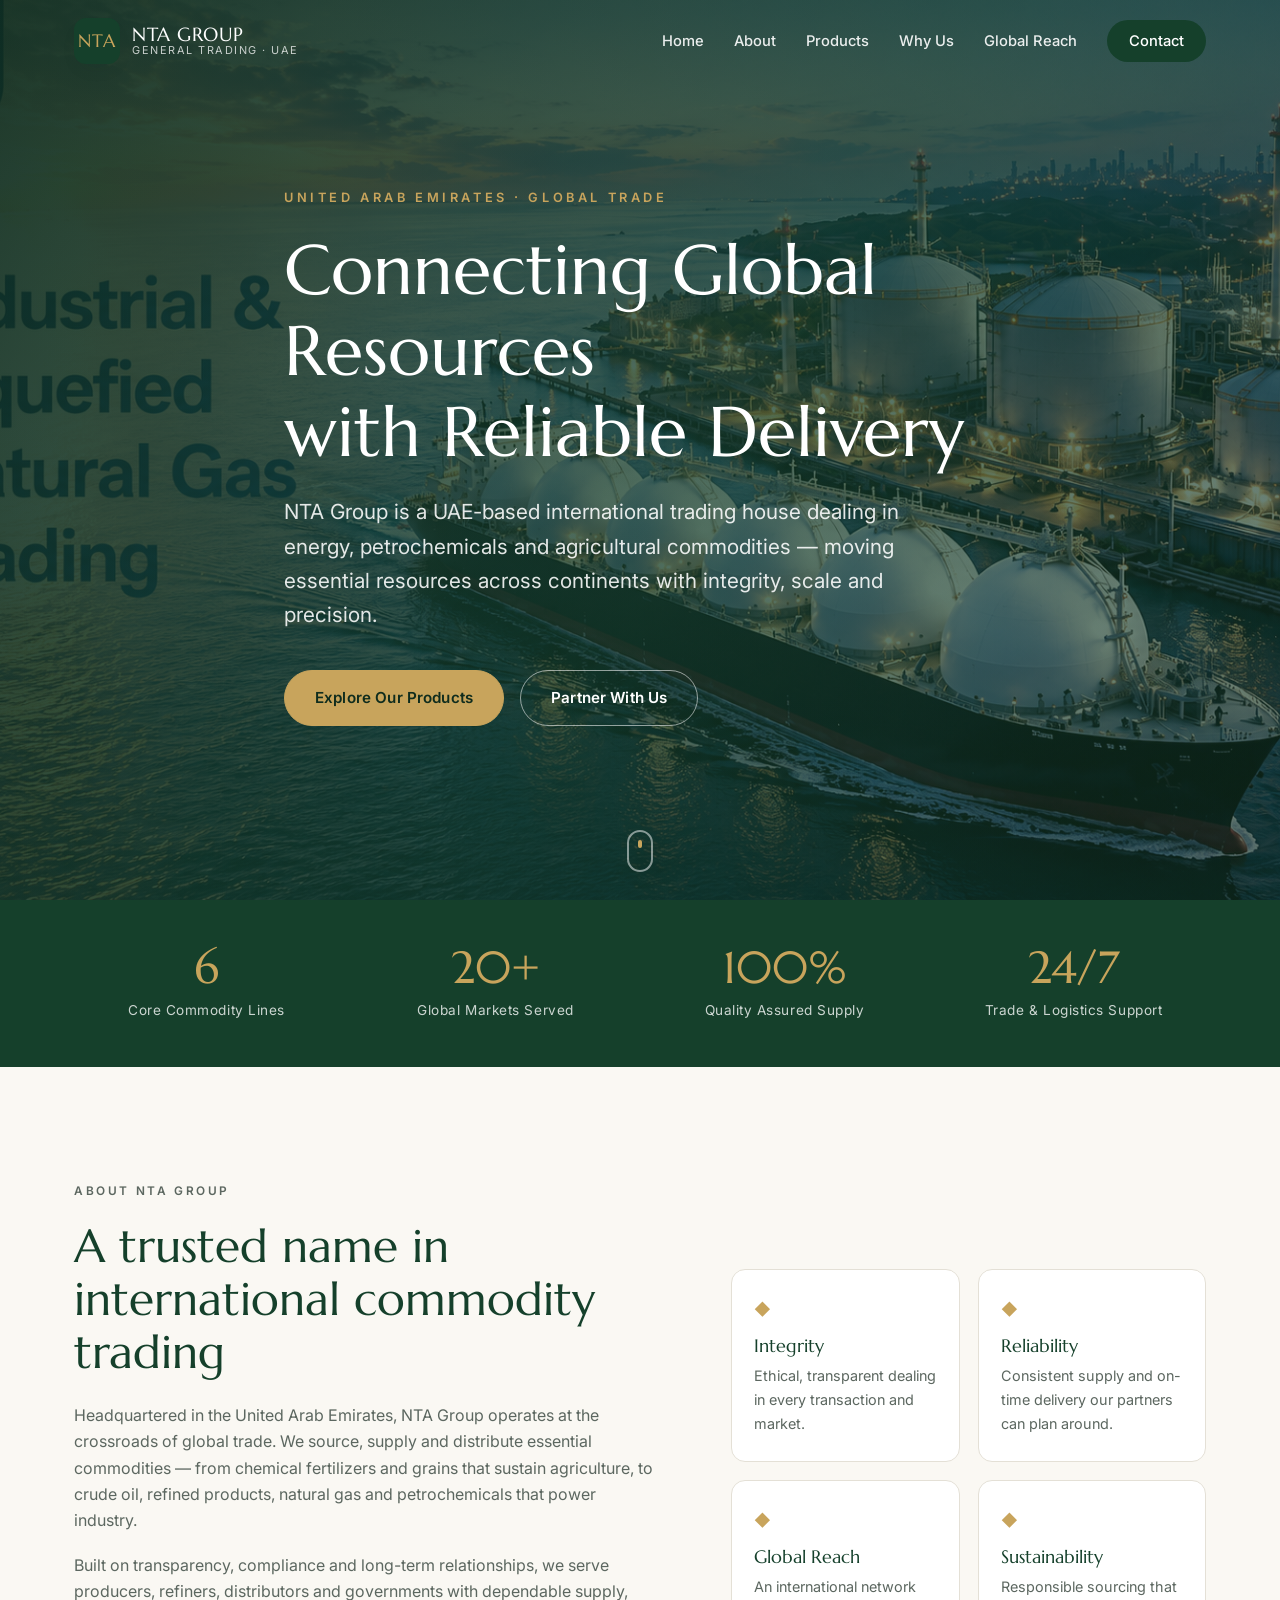
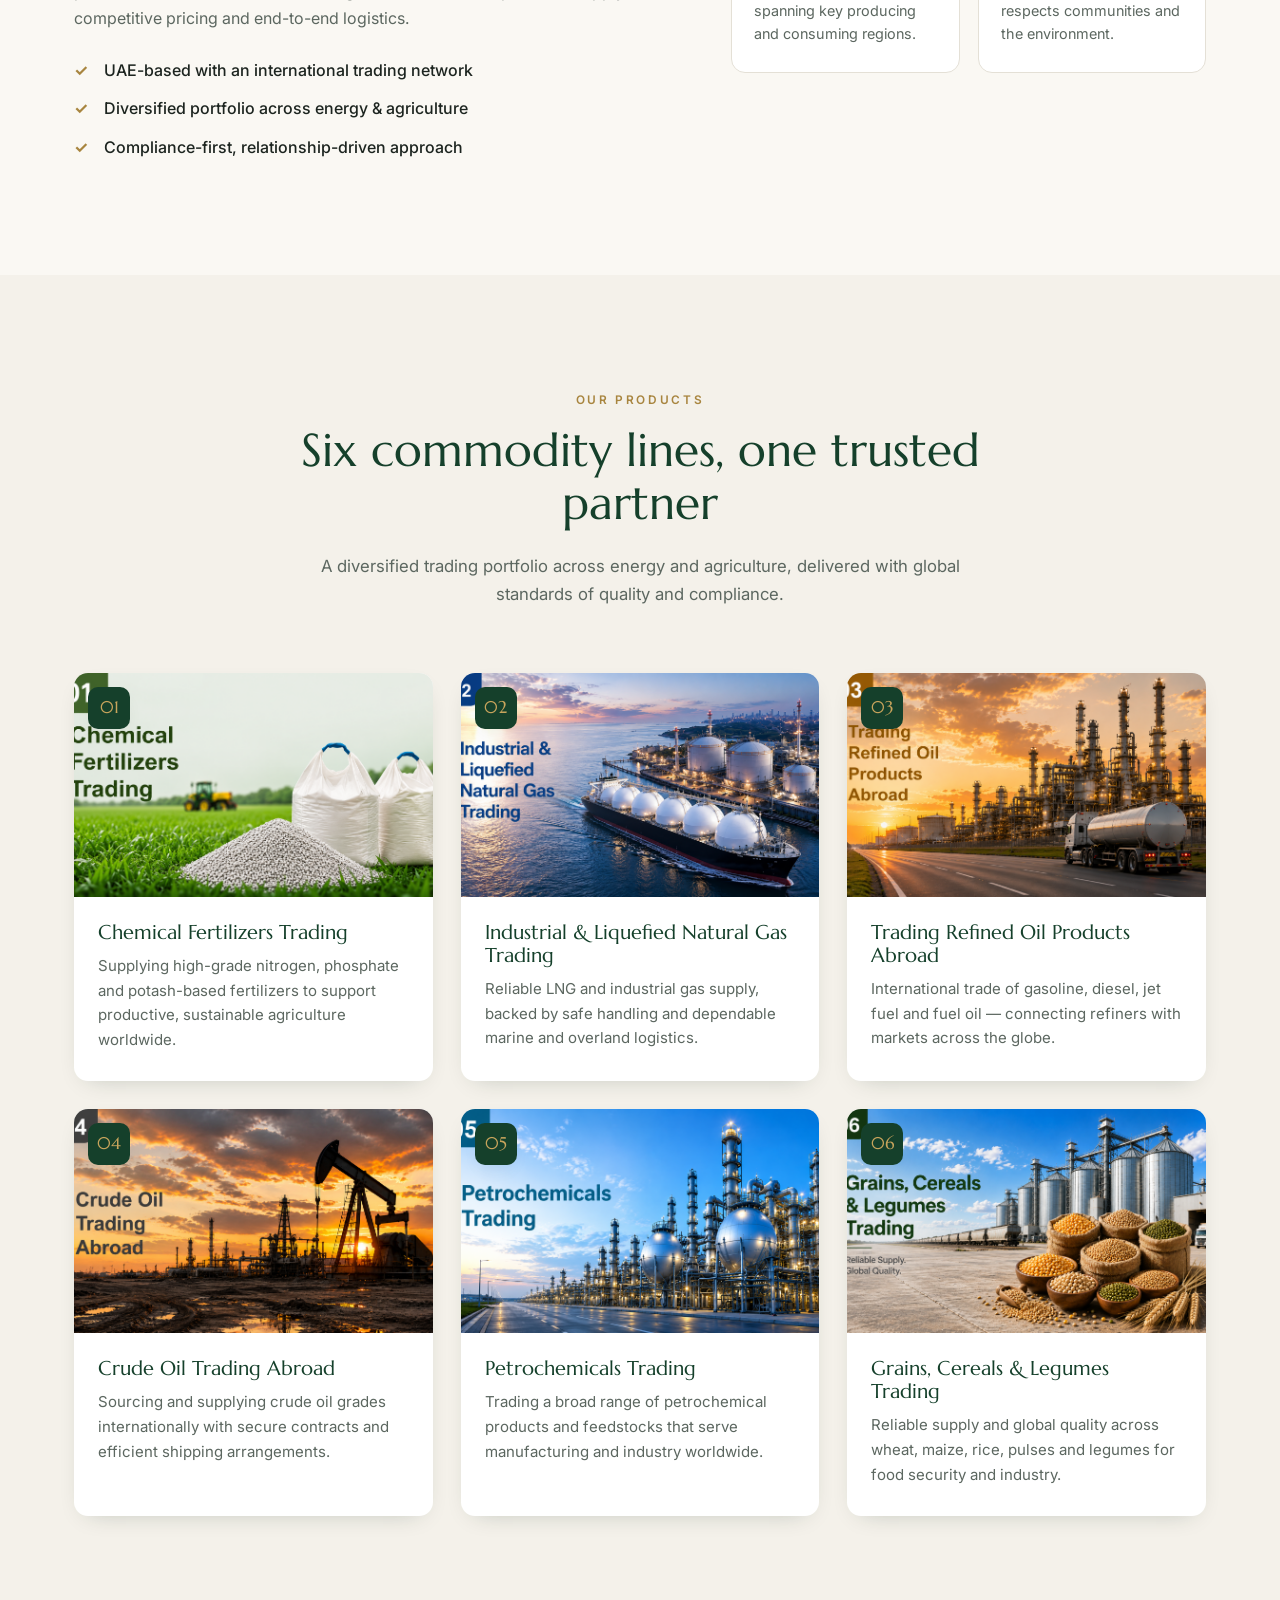
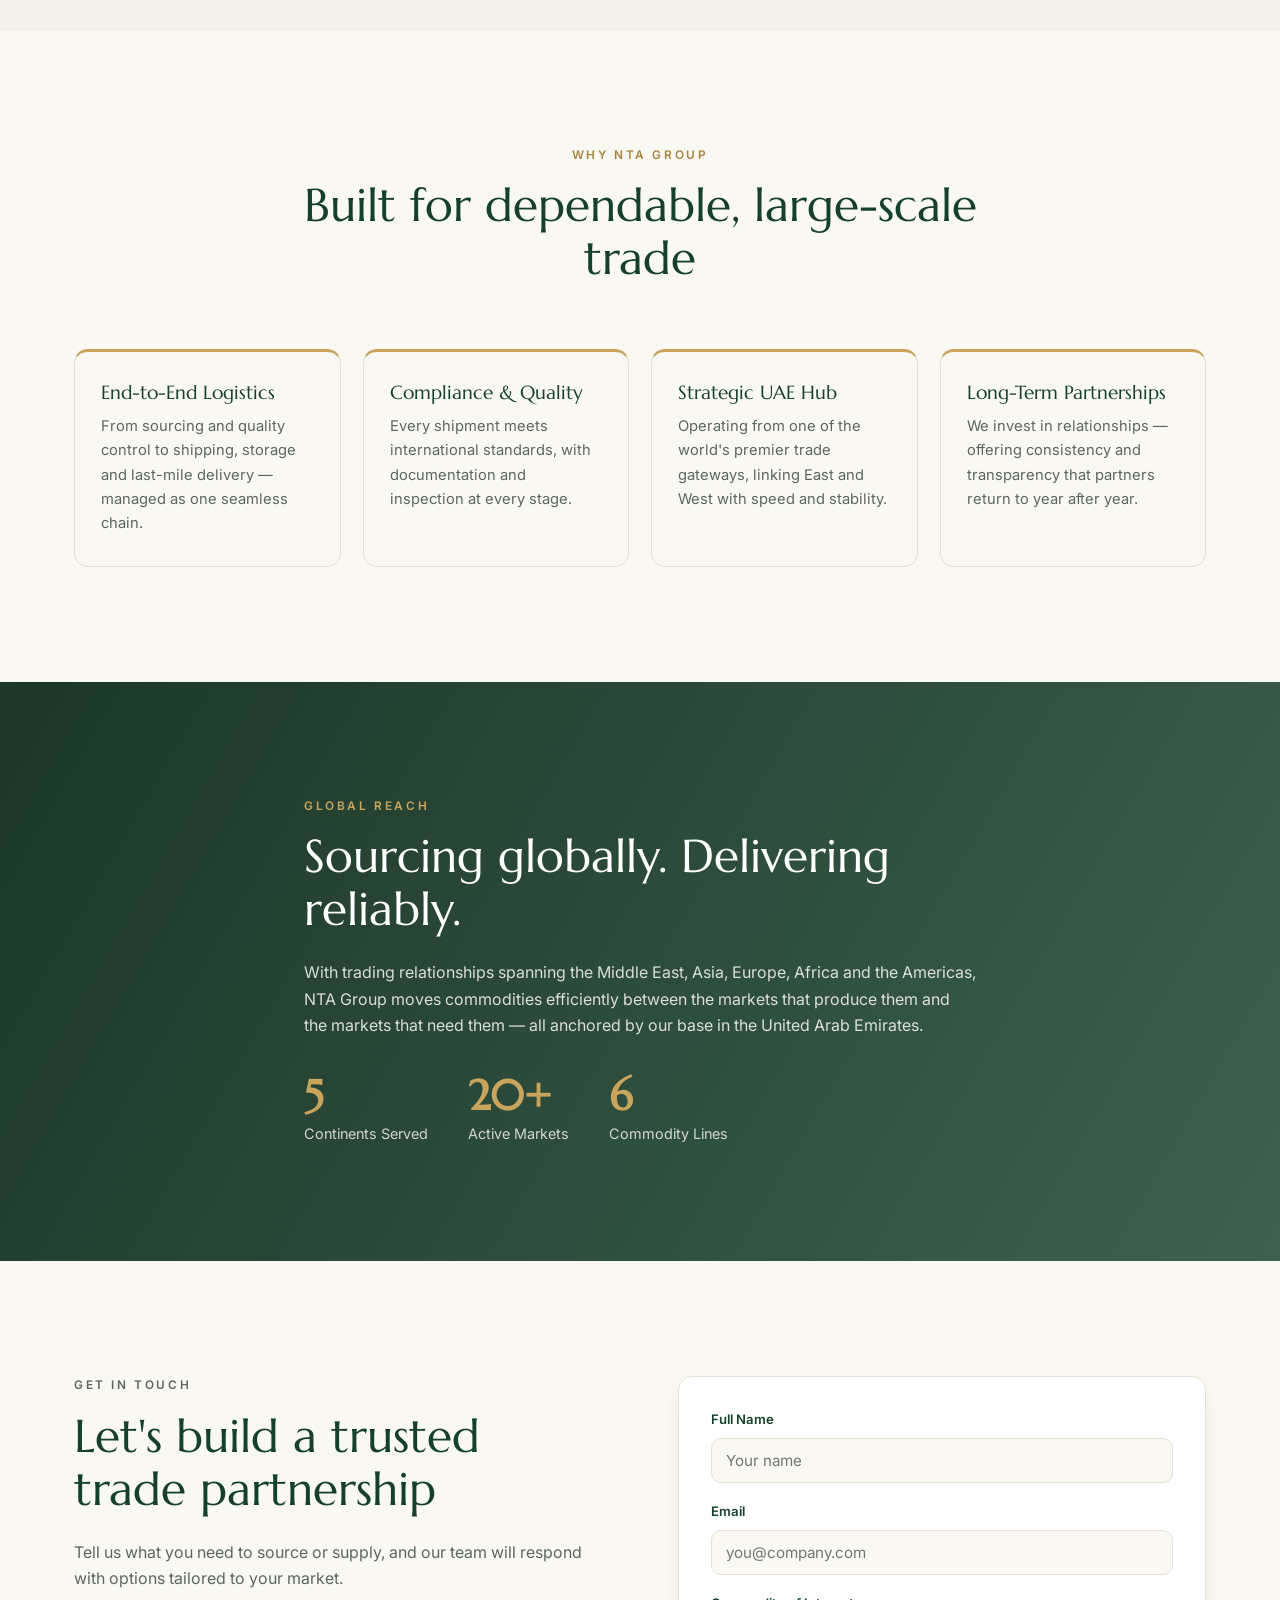
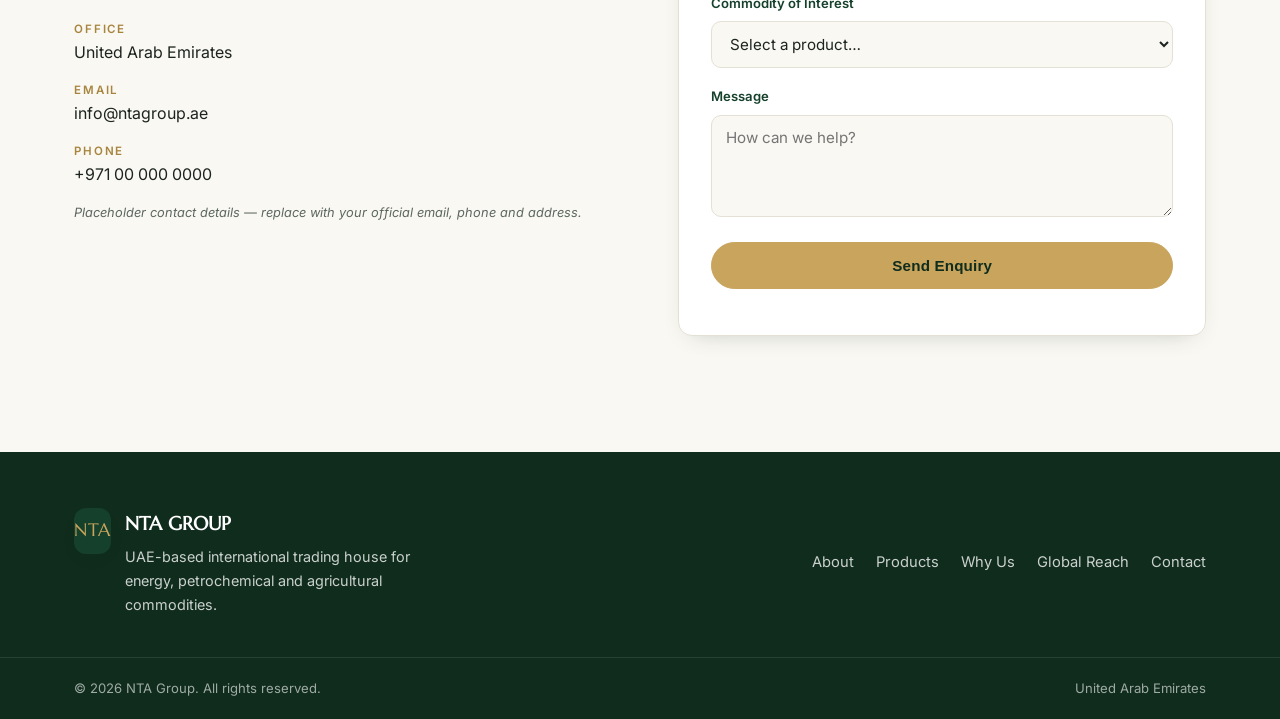
==== index.html @ 324d2c2b "Build NTA Group corporate website Static single-page site (HTML/CSS/vanilla JS, no build step) for N" ====
<!DOCTYPE html>
<html lang="en">
<head>
  <meta charset="UTF-8" />
  <meta name="viewport" content="width=device-width, initial-scale=1.0" />
  <title>NTA Group — Global Energy, Petrochemical &amp; Agri-Commodity Trading | UAE</title>
  <meta name="description" content="NTA Group is a UAE-based international trading house specialising in fertilizers, natural gas, refined &amp; crude oil, petrochemicals and grains — connecting global supply with reliable delivery." />
  <meta name="theme-color" content="#15402b" />

  <!-- Open Graph -->
  <meta property="og:title" content="NTA Group — Global Commodity Trading, UAE" />
  <meta property="og:description" content="Trusted UAE trading house for energy, petrochemicals and agricultural commodities." />
  <meta property="og:type" content="website" />

  <!-- Fonts -->
  <link rel="preconnect" href="https://fonts.googleapis.com" />
  <link rel="preconnect" href="https://fonts.gstatic.com" crossorigin />
  <link href="https://fonts.googleapis.com/css2?family=Inter:wght@400;500;600;700&family=Marcellus&display=swap" rel="stylesheet" />

  <link rel="stylesheet" href="assets/css/styles.css" />
</head>
<body>

  <!-- ============ HEADER ============ -->
  <header class="site-header" id="siteHeader">
    <div class="container header-inner">
      <a href="#home" class="brand" aria-label="NTA Group home">
        <!-- Replace the span below with: <img src="assets/images/logo.png" alt="NTA Group" class="brand-logo"> -->
        <span class="brand-mark">NTA</span>
        <span class="brand-text">
          <strong>NTA GROUP</strong>
          <small>General Trading · UAE</small>
        </span>
      </a>

      <nav class="main-nav" id="mainNav" aria-label="Primary">
        <a href="#home">Home</a>
        <a href="#about">About</a>
        <a href="#products">Products</a>
        <a href="#why">Why Us</a>
        <a href="#reach">Global Reach</a>
        <a href="#contact" class="nav-cta">Contact</a>
      </nav>

      <button class="nav-toggle" id="navToggle" aria-label="Open menu" aria-expanded="false" aria-controls="mainNav">
        <span></span><span></span><span></span>
      </button>
    </div>
  </header>

  <!-- ============ HERO ============ -->
  <section class="hero" id="home">
    <div class="hero-overlay"></div>
    <div class="container hero-inner">
      <p class="eyebrow reveal">United Arab Emirates · Global Trade</p>
      <h1 class="reveal">Connecting Global Resources<br />with Reliable Delivery</h1>
      <p class="hero-lead reveal">
        NTA Group is a UAE-based international trading house dealing in energy,
        petrochemicals and agricultural commodities — moving essential resources
        across continents with integrity, scale and precision.
      </p>
      <div class="hero-actions reveal">
        <a href="#products" class="btn btn-primary">Explore Our Products</a>
        <a href="#contact" class="btn btn-ghost">Partner With Us</a>
      </div>
    </div>
    <a href="#stats" class="scroll-cue" aria-label="Scroll down"><span></span></a>
  </section>

  <!-- ============ STATS BAR ============ -->
  <section class="stats" id="stats">
    <div class="container stats-grid">
      <div class="stat reveal"><span class="stat-num" data-count="6">6</span><span class="stat-label">Core Commodity Lines</span></div>
      <div class="stat reveal"><span class="stat-num" data-count="20">20</span><span class="stat-suffix">+</span><span class="stat-label">Global Markets Served</span></div>
      <div class="stat reveal"><span class="stat-num" data-count="100">100</span><span class="stat-suffix">%</span><span class="stat-label">Quality Assured Supply</span></div>
      <div class="stat reveal"><span class="stat-num">24/7</span><span class="stat-label">Trade &amp; Logistics Support</span></div>
    </div>
  </section>

  <!-- ============ ABOUT ============ -->
  <section class="about section" id="about">
    <div class="container about-grid">
      <div class="about-copy reveal">
        <p class="section-eyebrow">About NTA Group</p>
        <h2 class="section-title">A trusted name in international commodity trading</h2>
        <p>
          Headquartered in the United Arab Emirates, NTA Group operates at the
          crossroads of global trade. We source, supply and distribute essential
          commodities — from chemical fertilizers and grains that sustain
          agriculture, to crude oil, refined products, natural gas and
          petrochemicals that power industry.
        </p>
        <p>
          Built on transparency, compliance and long-term relationships, we
          serve producers, refiners, distributors and governments with dependable
          supply, competitive pricing and end-to-end logistics.
        </p>
        <ul class="about-points">
          <li>UAE-based with an international trading network</li>
          <li>Diversified portfolio across energy &amp; agriculture</li>
          <li>Compliance-first, relationship-driven approach</li>
        </ul>
      </div>
      <div class="about-pillars reveal">
        <div class="pillar">
          <span class="pillar-icon" aria-hidden="true">◆</span>
          <h3>Integrity</h3>
          <p>Ethical, transparent dealing in every transaction and market.</p>
        </div>
        <div class="pillar">
          <span class="pillar-icon" aria-hidden="true">◆</span>
          <h3>Reliability</h3>
          <p>Consistent supply and on-time delivery our partners can plan around.</p>
        </div>
        <div class="pillar">
          <span class="pillar-icon" aria-hidden="true">◆</span>
          <h3>Global Reach</h3>
          <p>An international network spanning key producing and consuming regions.</p>
        </div>
        <div class="pillar">
          <span class="pillar-icon" aria-hidden="true">◆</span>
          <h3>Sustainability</h3>
          <p>Responsible sourcing that respects communities and the environment.</p>
        </div>
      </div>
    </div>
  </section>

  <!-- ============ PRODUCTS ============ -->
  <section class="products section" id="products">
    <div class="container">
      <div class="section-head reveal">
        <p class="section-eyebrow">Our Products</p>
        <h2 class="section-title">Six commodity lines, one trusted partner</h2>
        <p class="section-sub">A diversified trading portfolio across energy and agriculture, delivered with global standards of quality and compliance.</p>
      </div>

      <div class="product-grid">
        <article class="product-card reveal">
          <div class="product-media">
            <img src="assets/images/product-fertilizers.png" alt="Chemical Fertilizers Trading" loading="lazy" />
            <span class="product-num">01</span>
          </div>
          <div class="product-body">
            <h3>Chemical Fertilizers Trading</h3>
            <p>Supplying high-grade nitrogen, phosphate and potash-based fertilizers to support productive, sustainable agriculture worldwide.</p>
          </div>
        </article>

        <article class="product-card reveal">
          <div class="product-media">
            <img src="assets/images/product-lng.png" alt="Industrial and Liquefied Natural Gas Trading" loading="lazy" />
            <span class="product-num">02</span>
          </div>
          <div class="product-body">
            <h3>Industrial &amp; Liquefied Natural Gas Trading</h3>
            <p>Reliable LNG and industrial gas supply, backed by safe handling and dependable marine and overland logistics.</p>
          </div>
        </article>

        <article class="product-card reveal">
          <div class="product-media">
            <img src="assets/images/product-refined-oil.png" alt="Trading Refined Oil Products Abroad" loading="lazy" />
            <span class="product-num">03</span>
          </div>
          <div class="product-body">
            <h3>Trading Refined Oil Products Abroad</h3>
            <p>International trade of gasoline, diesel, jet fuel and fuel oil — connecting refiners with markets across the globe.</p>
          </div>
        </article>

        <article class="product-card reveal">
          <div class="product-media">
            <img src="assets/images/product-crude-oil.png" alt="Crude Oil Trading Abroad" loading="lazy" />
            <span class="product-num">04</span>
          </div>
          <div class="product-body">
            <h3>Crude Oil Trading Abroad</h3>
            <p>Sourcing and supplying crude oil grades internationally with secure contracts and efficient shipping arrangements.</p>
          </div>
        </article>

        <article class="product-card reveal">
          <div class="product-media">
            <img src="assets/images/product-petrochemicals.png" alt="Petrochemicals Trading" loading="lazy" />
            <span class="product-num">05</span>
          </div>
          <div class="product-body">
            <h3>Petrochemicals Trading</h3>
            <p>Trading a broad range of petrochemical products and feedstocks that serve manufacturing and industry worldwide.</p>
          </div>
        </article>

        <article class="product-card reveal">
          <div class="product-media">
            <img src="assets/images/product-grains.png" alt="Grains, Cereals and Legumes Trading" loading="lazy" />
            <span class="product-num">06</span>
          </div>
          <div class="product-body">
            <h3>Grains, Cereals &amp; Legumes Trading</h3>
            <p>Reliable supply and global quality across wheat, maize, rice, pulses and legumes for food security and industry.</p>
          </div>
        </article>
      </div>
    </div>
  </section>

  <!-- ============ WHY US ============ -->
  <section class="why section" id="why">
    <div class="container">
      <div class="section-head reveal">
        <p class="section-eyebrow">Why NTA Group</p>
        <h2 class="section-title">Built for dependable, large-scale trade</h2>
      </div>
      <div class="why-grid">
        <div class="why-card reveal">
          <h3>End-to-End Logistics</h3>
          <p>From sourcing and quality control to shipping, storage and last-mile delivery — managed as one seamless chain.</p>
        </div>
        <div class="why-card reveal">
          <h3>Compliance &amp; Quality</h3>
          <p>Every shipment meets international standards, with documentation and inspection at every stage.</p>
        </div>
        <div class="why-card reveal">
          <h3>Strategic UAE Hub</h3>
          <p>Operating from one of the world's premier trade gateways, linking East and West with speed and stability.</p>
        </div>
        <div class="why-card reveal">
          <h3>Long-Term Partnerships</h3>
          <p>We invest in relationships — offering consistency and transparency that partners return to year after year.</p>
        </div>
      </div>
    </div>
  </section>

  <!-- ============ GLOBAL REACH ============ -->
  <section class="reach section" id="reach">
    <div class="container reach-inner">
      <div class="reach-copy reveal">
        <p class="section-eyebrow light">Global Reach</p>
        <h2 class="section-title light">Sourcing globally. Delivering reliably.</h2>
        <p class="light-text">
          With trading relationships spanning the Middle East, Asia, Europe,
          Africa and the Americas, NTA Group moves commodities efficiently
          between the markets that produce them and the markets that need them —
          all anchored by our base in the United Arab Emirates.
        </p>
        <div class="reach-stats">
          <div><strong>5</strong><span>Continents Served</span></div>
          <div><strong>20+</strong><span>Active Markets</span></div>
          <div><strong>6</strong><span>Commodity Lines</span></div>
        </div>
      </div>
    </div>
  </section>

  <!-- ============ CONTACT ============ -->
  <section class="contact section" id="contact">
    <div class="container contact-grid">
      <div class="contact-copy reveal">
        <p class="section-eyebrow">Get in Touch</p>
        <h2 class="section-title">Let's build a trusted trade partnership</h2>
        <p>Tell us what you need to source or supply, and our team will respond with options tailored to your market.</p>
        <ul class="contact-details">
          <li><span>Office</span> United Arab Emirates</li>
          <li><span>Email</span> <a href="mailto:info@ntagroup.ae">info@ntagroup.ae</a></li>
          <li><span>Phone</span> <a href="tel:+971000000000">+971 00 000 0000</a></li>
        </ul>
        <p class="contact-note">Placeholder contact details — replace with your official email, phone and address.</p>
      </div>

      <form class="contact-form reveal" id="contactForm" novalidate>
        <div class="field">
          <label for="name">Full Name</label>
          <input type="text" id="name" name="name" required placeholder="Your name" />
        </div>
        <div class="field">
          <label for="email">Email</label>
          <input type="email" id="email" name="email" required placeholder="you@company.com" />
        </div>
        <div class="field">
          <label for="subject">Commodity of Interest</label>
          <select id="subject" name="subject">
            <option value="">Select a product…</option>
            <option>Chemical Fertilizers</option>
            <option>Industrial &amp; Liquefied Natural Gas</option>
            <option>Refined Oil Products</option>
            <option>Crude Oil</option>
            <option>Petrochemicals</option>
            <option>Grains, Cereals &amp; Legumes</option>
            <option>Other</option>
          </select>
        </div>
        <div class="field">
          <label for="message">Message</label>
          <textarea id="message" name="message" rows="4" required placeholder="How can we help?"></textarea>
        </div>
        <button type="submit" class="btn btn-primary btn-block">Send Enquiry</button>
        <p class="form-status" id="formStatus" role="status"></p>
      </form>
    </div>
  </section>

  <!-- ============ FOOTER ============ -->
  <footer class="site-footer">
    <div class="container footer-inner">
      <div class="footer-brand">
        <span class="brand-mark">NTA</span>
        <div>
          <strong>NTA GROUP</strong>
          <p>UAE-based international trading house for energy, petrochemical and agricultural commodities.</p>
        </div>
      </div>
      <nav class="footer-nav" aria-label="Footer">
        <a href="#about">About</a>
        <a href="#products">Products</a>
        <a href="#why">Why Us</a>
        <a href="#reach">Global Reach</a>
        <a href="#contact">Contact</a>
      </nav>
    </div>
    <div class="footer-bottom">
      <div class="container">
        <p>&copy; <span id="year"></span> NTA Group. All rights reserved.</p>
        <p>United Arab Emirates</p>
      </div>
    </div>
  </footer>

  <script src="assets/js/main.js"></script>
</body>
</html>
---- assets/css/styles.css ----
/* ==========================================================================
   NTA Group — stylesheet
   Palette: natural / earthy with a modern touch
   ========================================================================== */

:root {
  --green-900: #0f2c1d;
  --green-800: #15402b;
  --green-700: #1d5638;
  --green-600: #2c7a4f;
  --gold:      #c8a45c;
  --gold-dark: #a8853f;
  --sand:      #f4f1ea;
  --cream:     #faf8f3;
  --ink:       #1c241f;
  --muted:     #5c6760;
  --line:      #e4e0d6;
  --white:     #ffffff;

  --maxw: 1180px;
  --radius: 14px;
  --shadow: 0 18px 45px -20px rgba(15, 44, 29, 0.35);
  --shadow-sm: 0 8px 24px -14px rgba(15, 44, 29, 0.3);
  --ease: cubic-bezier(0.22, 1, 0.36, 1);

  --font-head: "Marcellus", Georgia, serif;
  --font-body: "Inter", -apple-system, BlinkMacSystemFont, "Segoe UI", sans-serif;
}

/* ---------- Base ---------- */
*, *::before, *::after { box-sizing: border-box; }

html { scroll-behavior: smooth; scroll-padding-top: 90px; }

body {
  margin: 0;
  font-family: var(--font-body);
  color: var(--ink);
  background: var(--cream);
  line-height: 1.65;
  -webkit-font-smoothing: antialiased;
}

img { max-width: 100%; display: block; }

a { color: inherit; text-decoration: none; }

h1, h2, h3 { font-family: var(--font-head); font-weight: 400; line-height: 1.15; margin: 0 0 .5em; }

.container { width: 100%; max-width: var(--maxw); margin: 0 auto; padding: 0 24px; }

.section { padding: clamp(64px, 9vw, 120px) 0; }

.section-eyebrow {
  text-transform: uppercase;
  letter-spacing: .22em;
  font-size: .74rem;
  font-weight: 600;
  color: var(--gold-dark);
  margin: 0 0 14px;
}
.section-eyebrow.light { color: var(--gold); }

.section-title { font-size: clamp(1.8rem, 3.6vw, 2.9rem); color: var(--green-800); }
.section-title.light { color: var(--white); }

.section-head { max-width: 720px; margin: 0 auto clamp(40px, 6vw, 64px); text-align: center; }
.section-sub { color: var(--muted); font-size: 1.05rem; }

.light-text { color: rgba(255,255,255,.82); }

/* ---------- Buttons ---------- */
.btn {
  display: inline-flex; align-items: center; justify-content: center;
  padding: 14px 30px; border-radius: 50px; font-weight: 600; font-size: .95rem;
  cursor: pointer; border: 1.5px solid transparent; transition: all .3s var(--ease);
  letter-spacing: .01em;
}
.btn-primary { background: var(--gold); color: var(--green-900); border-color: var(--gold); }
.btn-primary:hover { background: var(--gold-dark); border-color: var(--gold-dark); transform: translateY(-2px); box-shadow: var(--shadow-sm); }
.btn-ghost { background: transparent; color: var(--white); border-color: rgba(255,255,255,.55); }
.btn-ghost:hover { background: rgba(255,255,255,.12); border-color: var(--white); transform: translateY(-2px); }
.btn-block { width: 100%; }

/* ---------- Header ---------- */
.site-header {
  position: fixed; inset: 0 0 auto 0; z-index: 100;
  transition: background .3s var(--ease), box-shadow .3s var(--ease), padding .3s var(--ease);
  padding: 18px 0;
}
.site-header.scrolled { background: rgba(250, 248, 243, .96); backdrop-filter: blur(10px); box-shadow: 0 6px 22px -16px rgba(15,44,29,.5); padding: 10px 0; }

.header-inner { display: flex; align-items: center; justify-content: space-between; gap: 24px; }

.brand { display: flex; align-items: center; gap: 12px; }
.brand-mark {
  display: grid; place-items: center;
  width: 46px; height: 46px; border-radius: 12px;
  background: var(--green-800); color: var(--gold);
  font-family: var(--font-head); font-size: 1.15rem; letter-spacing: .04em;
  box-shadow: var(--shadow-sm);
}
.brand-text { display: flex; flex-direction: column; line-height: 1.1; }
.brand-text strong { font-family: var(--font-head); font-weight: 400; font-size: 1.18rem; color: var(--green-800); letter-spacing: .03em; }
.brand-text small { font-size: .68rem; letter-spacing: .14em; text-transform: uppercase; color: var(--muted); }

/* header colour state over hero (transparent) */
.site-header:not(.scrolled) .brand-text strong { color: var(--white); }
.site-header:not(.scrolled) .brand-text small { color: rgba(255,255,255,.75); }
.site-header:not(.scrolled) .main-nav a { color: rgba(255,255,255,.9); }

.main-nav { display: flex; align-items: center; gap: 30px; }
.main-nav a { font-size: .92rem; font-weight: 500; color: var(--ink); position: relative; transition: color .25s; }
.main-nav a:not(.nav-cta)::after {
  content: ""; position: absolute; left: 0; bottom: -6px; height: 2px; width: 0;
  background: var(--gold); transition: width .3s var(--ease);
}
.main-nav a:not(.nav-cta):hover::after { width: 100%; }
.main-nav a:hover { color: var(--gold-dark); }
.nav-cta { background: var(--green-800); color: var(--white) !important; padding: 9px 22px; border-radius: 50px; }
.nav-cta:hover { background: var(--green-700); }

.nav-toggle { display: none; flex-direction: column; gap: 5px; background: none; border: 0; cursor: pointer; padding: 6px; }
.nav-toggle span { width: 26px; height: 2px; background: var(--green-800); transition: all .3s var(--ease); border-radius: 2px; }
.site-header:not(.scrolled) .nav-toggle span { background: var(--white); }

/* ---------- Hero ---------- */
.hero {
  position: relative; min-height: 100vh; display: flex; align-items: center;
  color: var(--white);
  background:
    linear-gradient(120deg, rgba(15,44,29,.92) 0%, rgba(21,64,43,.7) 55%, rgba(21,64,43,.35) 100%),
    url("../images/product-lng.png") center/cover no-repeat;
}
.hero-overlay { position: absolute; inset: 0; background: radial-gradient(ellipse at 30% 40%, transparent, rgba(15,44,29,.45)); }
.hero-inner { position: relative; z-index: 2; max-width: 760px; padding-top: 90px; padding-bottom: 90px; }
.eyebrow { text-transform: uppercase; letter-spacing: .28em; font-size: .8rem; font-weight: 600; color: var(--gold); margin-bottom: 22px; }
.hero h1 { font-size: clamp(2.4rem, 6vw, 4.4rem); margin-bottom: 22px; }
.hero-lead { font-size: clamp(1.05rem, 1.8vw, 1.3rem); color: rgba(255,255,255,.88); max-width: 620px; margin-bottom: 38px; }
.hero-actions { display: flex; flex-wrap: wrap; gap: 16px; }

.scroll-cue { position: absolute; left: 50%; bottom: 28px; transform: translateX(-50%); width: 26px; height: 42px; border: 2px solid rgba(255,255,255,.5); border-radius: 14px; z-index: 2; }
.scroll-cue span { position: absolute; left: 50%; top: 8px; width: 4px; height: 8px; background: var(--gold); border-radius: 4px; transform: translateX(-50%); animation: scrollDot 1.6s infinite; }
@keyframes scrollDot { 0%{opacity:0; transform:translate(-50%,0)} 40%{opacity:1} 80%{opacity:0; transform:translate(-50%,14px)} 100%{opacity:0} }

/* ---------- Stats ---------- */
.stats { background: var(--green-800); padding: 46px 0; color: var(--white); }
.stats-grid { display: grid; grid-template-columns: repeat(4, 1fr); gap: 24px; text-align: center; }
.stat { display: flex; flex-direction: column; align-items: center; position: relative; }
.stat + .stat::before { content: ""; }
.stat-num { font-family: var(--font-head); font-size: clamp(2rem, 4vw, 2.8rem); color: var(--gold); line-height: 1; }
.stat-suffix { display: none; }
.stat-label { font-size: .85rem; letter-spacing: .04em; color: rgba(255,255,255,.78); margin-top: 8px; }

/* ---------- About ---------- */
.about-grid { display: grid; grid-template-columns: 1.1fr .9fr; gap: clamp(40px, 6vw, 80px); align-items: center; }
.about-copy p { color: var(--muted); margin: 0 0 18px; }
.about-points { list-style: none; padding: 0; margin: 26px 0 0; display: grid; gap: 12px; }
.about-points li { position: relative; padding-left: 30px; color: var(--ink); font-weight: 500; }
.about-points li::before { content: "✓"; position: absolute; left: 0; top: 0; color: var(--gold-dark); font-weight: 700; }

.about-pillars { display: grid; grid-template-columns: 1fr 1fr; gap: 18px; }
.pillar { background: var(--white); border: 1px solid var(--line); border-radius: var(--radius); padding: 26px 22px; transition: transform .3s var(--ease), box-shadow .3s var(--ease); }
.pillar:hover { transform: translateY(-5px); box-shadow: var(--shadow); }
.pillar-icon { color: var(--gold); font-size: 1rem; }
.pillar h3 { font-size: 1.15rem; color: var(--green-800); margin: 12px 0 8px; }
.pillar p { font-size: .9rem; color: var(--muted); margin: 0; }

/* ---------- Products ---------- */
.products { background: var(--sand); }
.product-grid { display: grid; grid-template-columns: repeat(3, 1fr); gap: 28px; }
.product-card { background: var(--white); border-radius: var(--radius); overflow: hidden; box-shadow: var(--shadow-sm); transition: transform .35s var(--ease), box-shadow .35s var(--ease); display: flex; flex-direction: column; }
.product-card:hover { transform: translateY(-8px); box-shadow: var(--shadow); }
.product-media { position: relative; aspect-ratio: 16 / 10; overflow: hidden; }
.product-media img { width: 100%; height: 100%; object-fit: cover; transition: transform .6s var(--ease); }
.product-card:hover .product-media img { transform: scale(1.06); }
.product-num {
  position: absolute; top: 14px; left: 14px;
  width: 42px; height: 42px; display: grid; place-items: center;
  background: var(--green-800); color: var(--gold);
  font-family: var(--font-head); border-radius: 10px; font-size: 1.05rem;
  box-shadow: var(--shadow-sm);
}
.product-body { padding: 24px 24px 28px; }
.product-body h3 { font-size: 1.25rem; color: var(--green-800); margin-bottom: 10px; }
.product-body p { color: var(--muted); font-size: .94rem; margin: 0; }

/* ---------- Why ---------- */
.why-grid { display: grid; grid-template-columns: repeat(4, 1fr); gap: 22px; }
.why-card { padding: 30px 26px; border-radius: var(--radius); background: var(--cream); border: 1px solid var(--line); border-top: 3px solid var(--gold); transition: transform .3s var(--ease), box-shadow .3s var(--ease); }
.why-card:hover { transform: translateY(-6px); box-shadow: var(--shadow); }
.why-card h3 { font-size: 1.18rem; color: var(--green-800); margin-bottom: 10px; }
.why-card p { font-size: .92rem; color: var(--muted); margin: 0; }

/* ---------- Global Reach ---------- */
.reach {
  background:
    linear-gradient(120deg, rgba(15,44,29,.95), rgba(21,64,43,.82)),
    url("../images/product-petrochemicals.png") center/cover fixed no-repeat;
  color: var(--white);
}
.reach-inner { max-width: 720px; }
.reach-stats { display: flex; flex-wrap: wrap; gap: 40px; margin-top: 36px; }
.reach-stats div { display: flex; flex-direction: column; }
.reach-stats strong { font-family: var(--font-head); font-size: 2.6rem; color: var(--gold); line-height: 1; }
.reach-stats span { font-size: .9rem; color: rgba(255,255,255,.78); margin-top: 6px; }

/* ---------- Contact ---------- */
.contact-grid { display: grid; grid-template-columns: 1fr 1fr; gap: clamp(40px, 6vw, 80px); align-items: start; }
.contact-copy p { color: var(--muted); }
.contact-details { list-style: none; padding: 0; margin: 28px 0 14px; display: grid; gap: 16px; }
.contact-details li { display: flex; flex-direction: column; }
.contact-details span { font-size: .72rem; text-transform: uppercase; letter-spacing: .16em; color: var(--gold-dark); font-weight: 600; }
.contact-details a, .contact-details li { color: var(--ink); }
.contact-details a:hover { color: var(--gold-dark); }
.contact-note { font-size: .8rem; color: var(--muted); font-style: italic; }

.contact-form { background: var(--white); border: 1px solid var(--line); border-radius: var(--radius); padding: 32px; box-shadow: var(--shadow-sm); }
.field { margin-bottom: 18px; }
.field label { display: block; font-size: .82rem; font-weight: 600; margin-bottom: 7px; color: var(--green-800); }
.field input, .field select, .field textarea {
  width: 100%; padding: 12px 14px; border: 1px solid var(--line); border-radius: 10px;
  font-family: inherit; font-size: .95rem; color: var(--ink); background: var(--cream);
  transition: border-color .25s, box-shadow .25s;
}
.field input:focus, .field select:focus, .field textarea:focus { outline: none; border-color: var(--green-600); box-shadow: 0 0 0 3px rgba(44,122,79,.15); background: var(--white); }
.field textarea { resize: vertical; }
.form-status { font-size: .9rem; margin: 14px 0 0; text-align: center; }
.form-status.ok { color: var(--green-600); }
.form-status.err { color: #c0392b; }

/* ---------- Footer ---------- */
.site-footer { background: var(--green-900); color: rgba(255,255,255,.78); padding-top: 56px; }
.footer-inner { display: flex; flex-wrap: wrap; justify-content: space-between; gap: 40px; padding-bottom: 40px; }
.footer-brand { display: flex; gap: 14px; max-width: 380px; }
.footer-brand strong { font-family: var(--font-head); color: var(--white); font-size: 1.2rem; display: block; margin-bottom: 6px; }
.footer-brand p { font-size: .9rem; margin: 0; }
.footer-nav { display: flex; flex-wrap: wrap; gap: 22px; align-items: center; }
.footer-nav a { font-size: .92rem; transition: color .25s; }
.footer-nav a:hover { color: var(--gold); }
.footer-bottom { border-top: 1px solid rgba(255,255,255,.1); padding: 20px 0; }
.footer-bottom .container { display: flex; justify-content: space-between; flex-wrap: wrap; gap: 8px; }
.footer-bottom p { font-size: .82rem; margin: 0; color: rgba(255,255,255,.6); }

/* ---------- Reveal animation ---------- */
.reveal { opacity: 0; transform: translateY(28px); transition: opacity .7s var(--ease), transform .7s var(--ease); }
.reveal.in { opacity: 1; transform: none; }

/* ---------- Mobile menu / responsive ---------- */
@media (max-width: 920px) {
  .stats-grid { grid-template-columns: repeat(2, 1fr); gap: 32px 16px; }
  .about-grid, .contact-grid { grid-template-columns: 1fr; }
  .product-grid { grid-template-columns: repeat(2, 1fr); }
  .why-grid { grid-template-columns: repeat(2, 1fr); }

  .nav-toggle { display: flex; z-index: 110; }
  .main-nav {
    position: fixed; inset: 0 0 0 auto; width: min(80vw, 320px);
    flex-direction: column; align-items: flex-start; justify-content: center;
    gap: 26px; padding: 40px;
    background: var(--green-800); box-shadow: var(--shadow);
    transform: translateX(100%); transition: transform .35s var(--ease);
  }
  .main-nav.open { transform: translateX(0); }
  .main-nav a, .site-header:not(.scrolled) .main-nav a { color: rgba(255,255,255,.92); font-size: 1.05rem; }
  .nav-cta { background: var(--gold); color: var(--green-900) !important; }
  body.menu-open { overflow: hidden; }
  .nav-toggle.active span:nth-child(1) { transform: translateY(7px) rotate(45deg); }
  .nav-toggle.active span:nth-child(2) { opacity: 0; }
  .nav-toggle.active span:nth-child(3) { transform: translateY(-7px) rotate(-45deg); }
  .nav-toggle.active span, .site-header .nav-toggle.active span { background: var(--white); }

  .reach { background-attachment: scroll; }
}

@media (max-width: 560px) {
  .product-grid, .why-grid, .about-pillars { grid-template-columns: 1fr; }
  .stats-grid { grid-template-columns: 1fr 1fr; }
  .hero-actions .btn { flex: 1; }
  .footer-inner { flex-direction: column; }
}

@media (prefers-reduced-motion: reduce) {
  * { scroll-behavior: auto !important; }
  .reveal { opacity: 1; transform: none; transition: none; }
  .scroll-cue span { animation: none; }
}
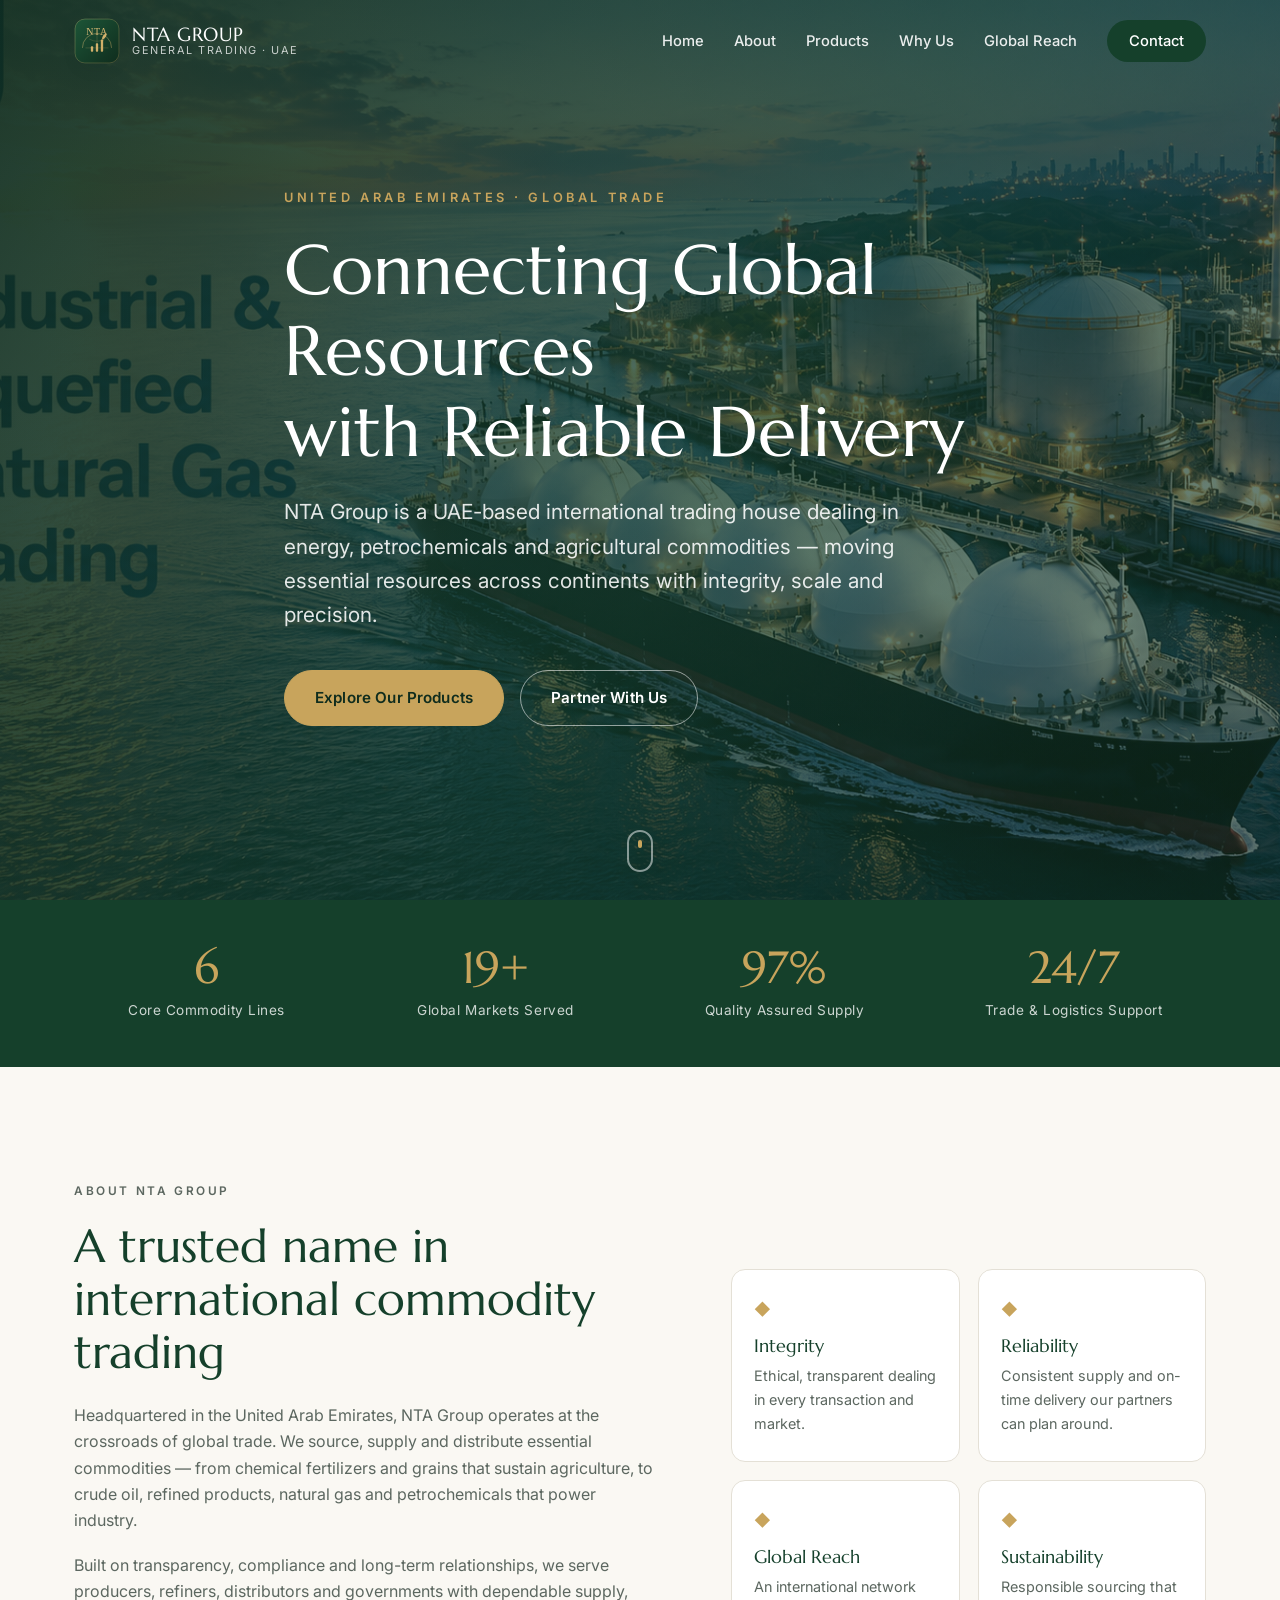
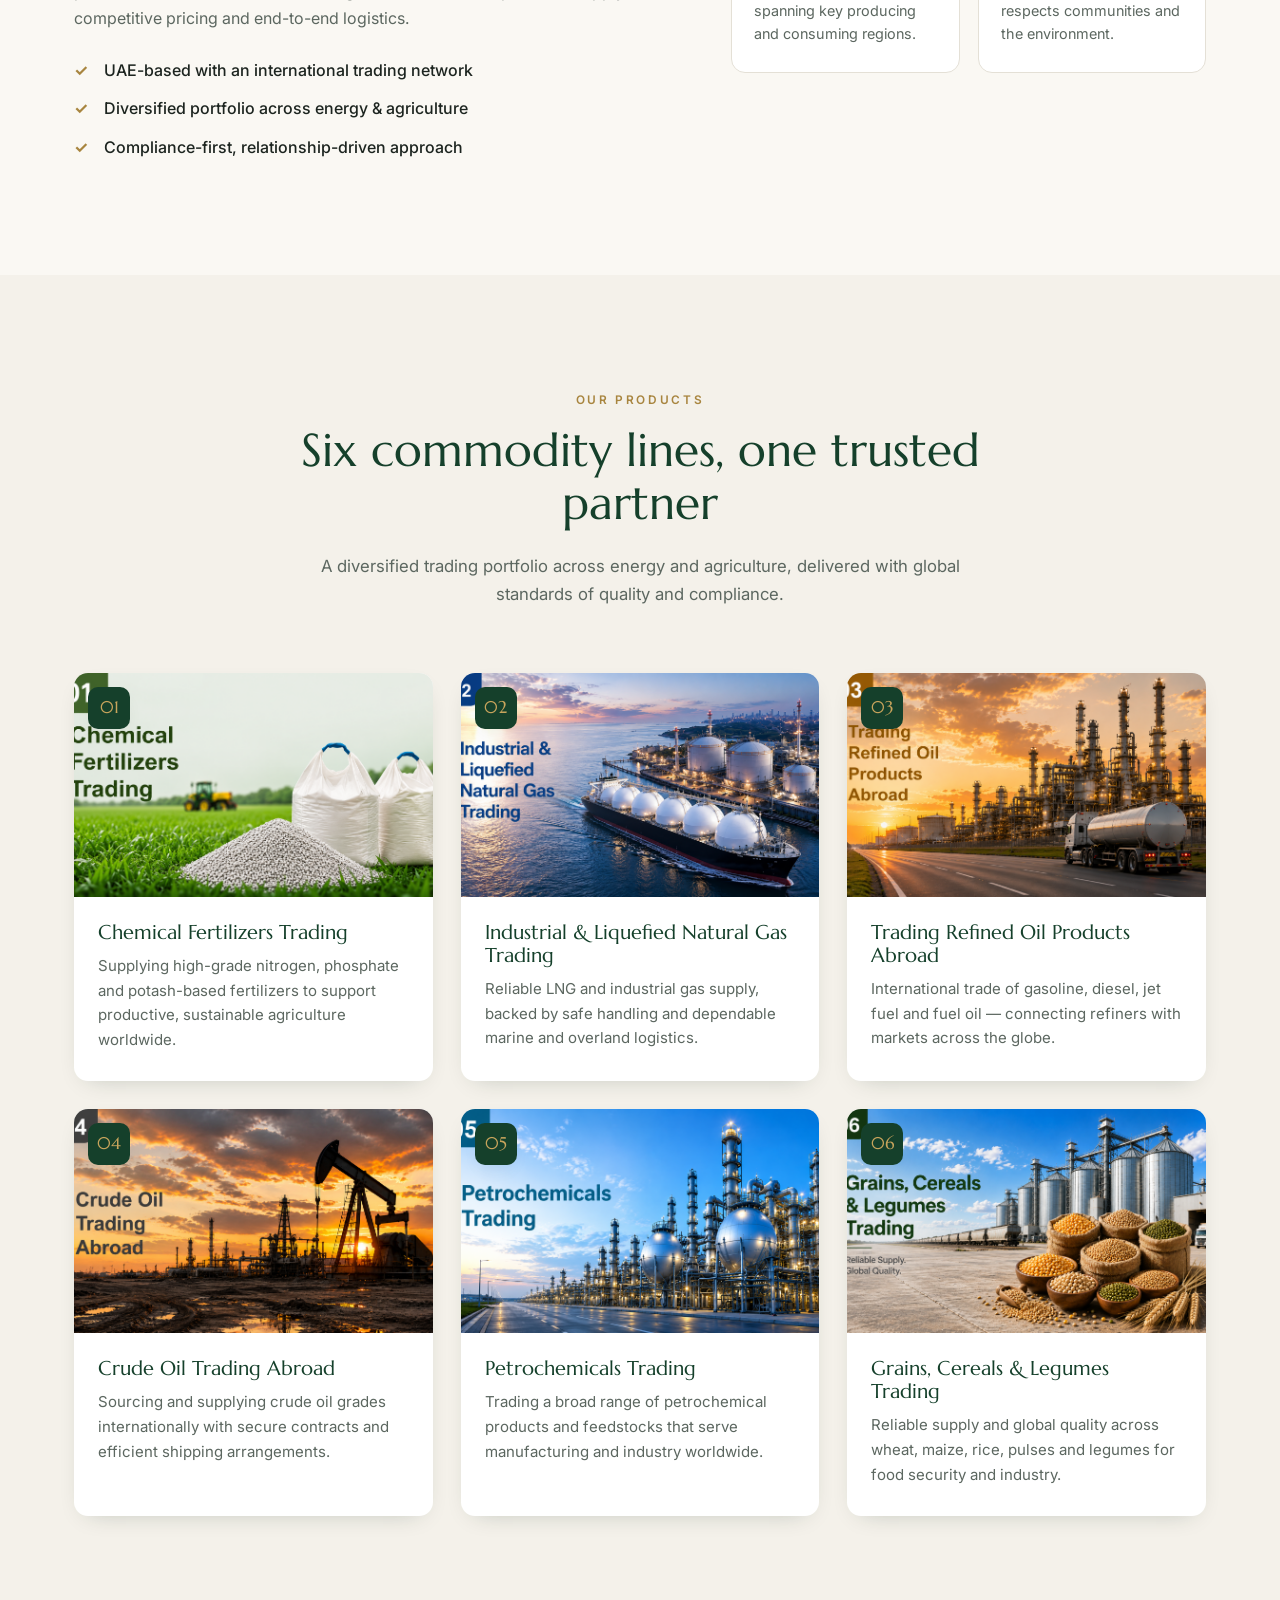
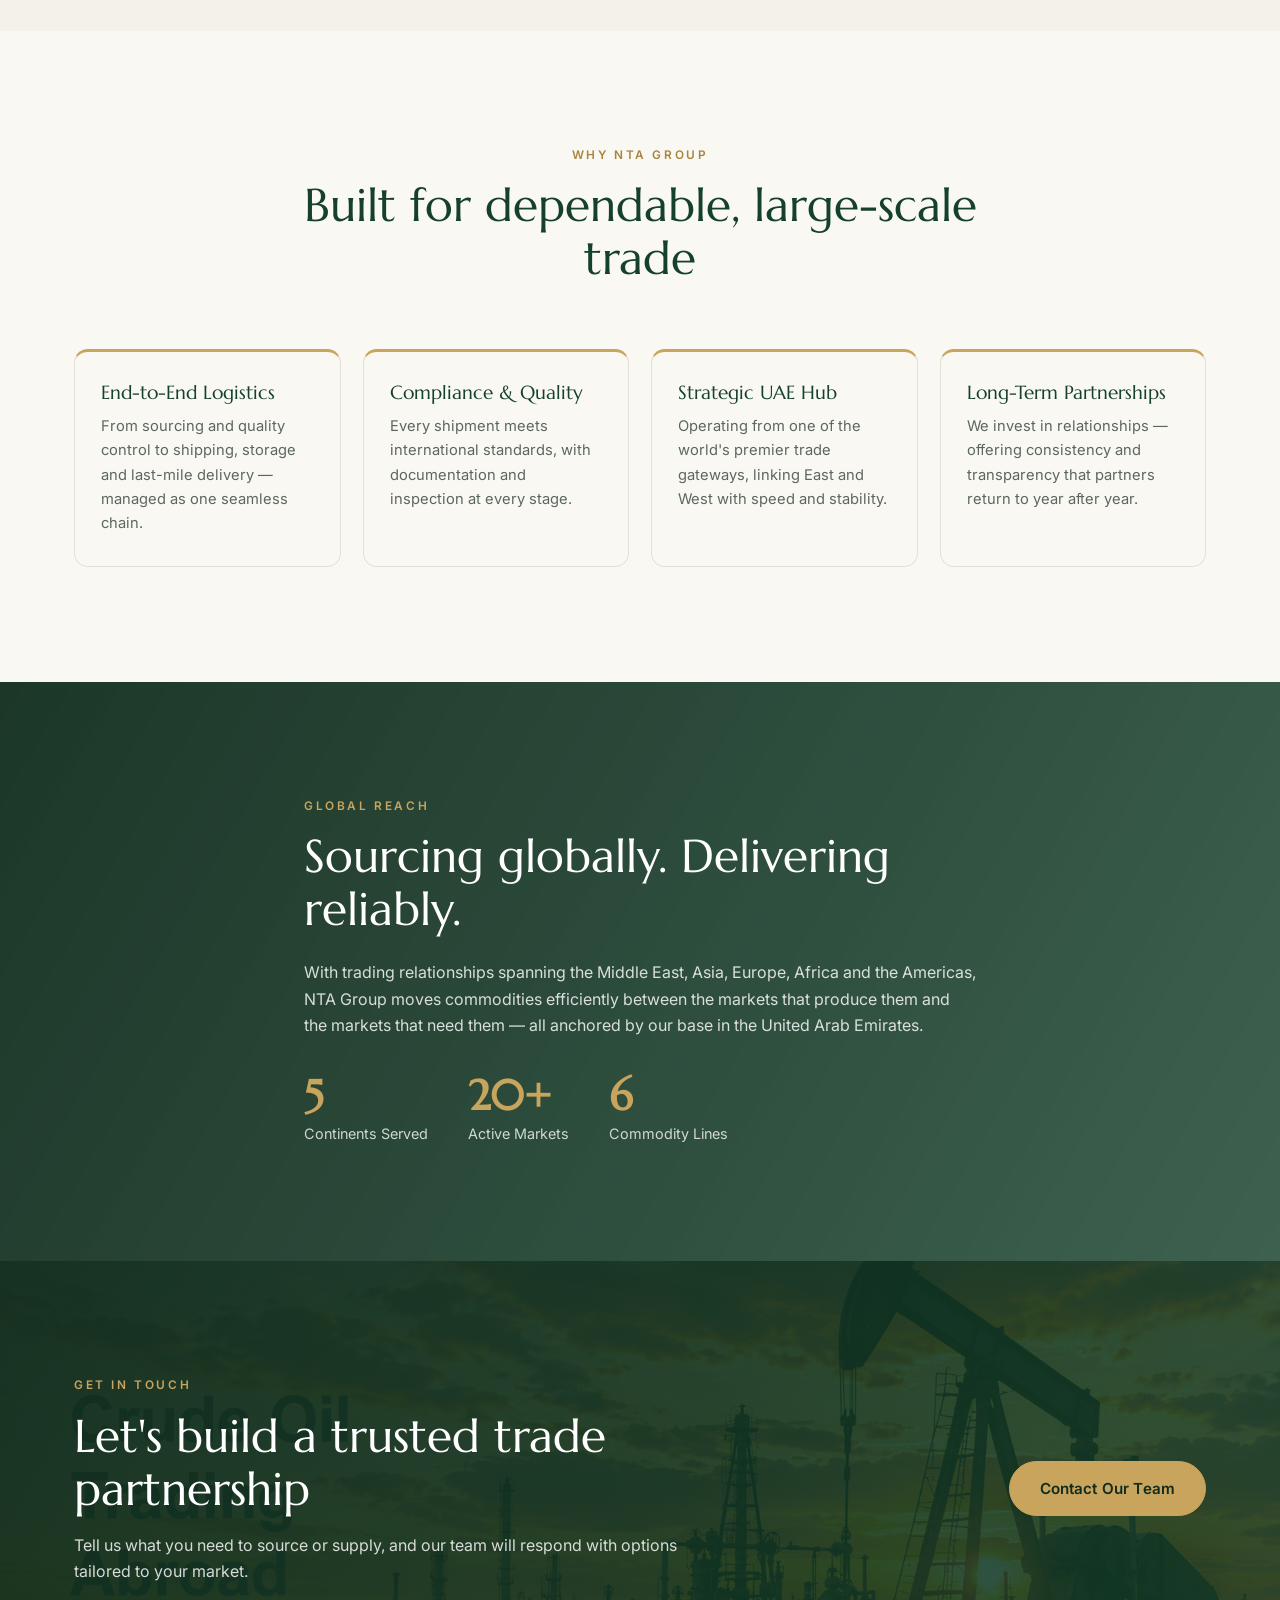
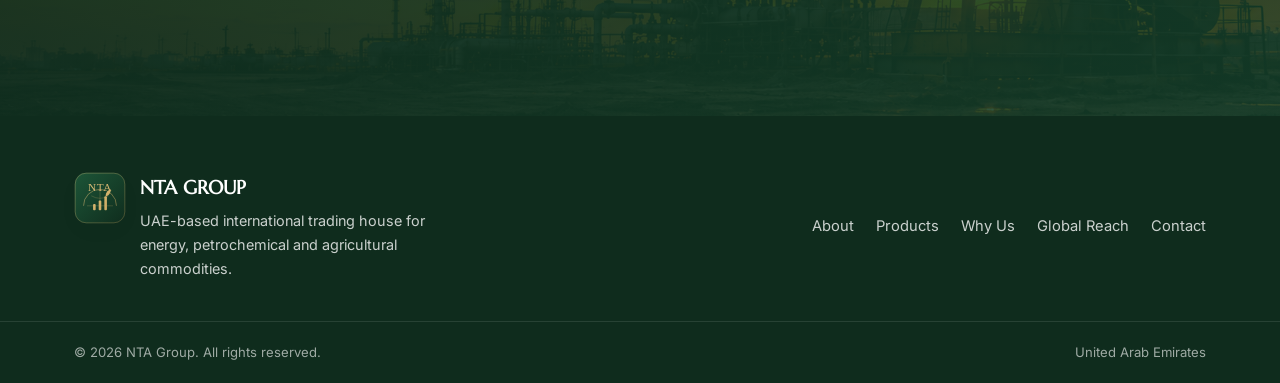
==== commit 0b69de87: "Add logo, About & Contact pages, and GitHub Pages deploy - Designed SVG emblem logo (assets/images/l" ====
--- a/index.html
+++ b/index.html
@@ -24,9 +24,9 @@
   <!-- ============ HEADER ============ -->
   <header class="site-header" id="siteHeader">
     <div class="container header-inner">
-      <a href="#home" class="brand" aria-label="NTA Group home">
-        <!-- Replace the span below with: <img src="assets/images/logo.png" alt="NTA Group" class="brand-logo"> -->
-        <span class="brand-mark">NTA</span>
+      <a href="index.html" class="brand" aria-label="NTA Group home">
+        <!-- To use your own logo image, swap the line below for: <img src="assets/images/logo.png" alt="NTA Group" class="brand-logo"> -->
+        <img src="assets/images/logo.svg" alt="NTA Group" class="brand-logo" width="46" height="46" />
         <span class="brand-text">
           <strong>NTA GROUP</strong>
           <small>General Trading · UAE</small>
@@ -34,12 +34,12 @@
       </a>
 
       <nav class="main-nav" id="mainNav" aria-label="Primary">
-        <a href="#home">Home</a>
-        <a href="#about">About</a>
-        <a href="#products">Products</a>
-        <a href="#why">Why Us</a>
-        <a href="#reach">Global Reach</a>
-        <a href="#contact" class="nav-cta">Contact</a>
+        <a href="index.html">Home</a>
+        <a href="about.html">About</a>
+        <a href="index.html#products">Products</a>
+        <a href="index.html#why">Why Us</a>
+        <a href="index.html#reach">Global Reach</a>
+        <a href="contact.html" class="nav-cta">Contact</a>
       </nav>
 
       <button class="nav-toggle" id="navToggle" aria-label="Open menu" aria-expanded="false" aria-controls="mainNav">
@@ -254,50 +254,15 @@
     </div>
   </section>
 
-  <!-- ============ CONTACT ============ -->
-  <section class="contact section" id="contact">
-    <div class="container contact-grid">
-      <div class="contact-copy reveal">
-        <p class="section-eyebrow">Get in Touch</p>
-        <h2 class="section-title">Let's build a trusted trade partnership</h2>
-        <p>Tell us what you need to source or supply, and our team will respond with options tailored to your market.</p>
-        <ul class="contact-details">
-          <li><span>Office</span> United Arab Emirates</li>
-          <li><span>Email</span> <a href="mailto:info@ntagroup.ae">info@ntagroup.ae</a></li>
-          <li><span>Phone</span> <a href="tel:+971000000000">+971 00 000 0000</a></li>
-        </ul>
-        <p class="contact-note">Placeholder contact details — replace with your official email, phone and address.</p>
-      </div>
-
-      <form class="contact-form reveal" id="contactForm" novalidate>
-        <div class="field">
-          <label for="name">Full Name</label>
-          <input type="text" id="name" name="name" required placeholder="Your name" />
-        </div>
-        <div class="field">
-          <label for="email">Email</label>
-          <input type="email" id="email" name="email" required placeholder="you@company.com" />
-        </div>
-        <div class="field">
-          <label for="subject">Commodity of Interest</label>
-          <select id="subject" name="subject">
-            <option value="">Select a product…</option>
-            <option>Chemical Fertilizers</option>
-            <option>Industrial &amp; Liquefied Natural Gas</option>
-            <option>Refined Oil Products</option>
-            <option>Crude Oil</option>
-            <option>Petrochemicals</option>
-            <option>Grains, Cereals &amp; Legumes</option>
-            <option>Other</option>
-          </select>
-        </div>
-        <div class="field">
-          <label for="message">Message</label>
-          <textarea id="message" name="message" rows="4" required placeholder="How can we help?"></textarea>
-        </div>
-        <button type="submit" class="btn btn-primary btn-block">Send Enquiry</button>
-        <p class="form-status" id="formStatus" role="status"></p>
-      </form>
+  <!-- ============ CONTACT CTA ============ -->
+  <section class="cta-band section" id="contact">
+    <div class="container cta-inner reveal">
+      <div>
+        <p class="section-eyebrow light">Get in Touch</p>
+        <h2 class="section-title light">Let's build a trusted trade partnership</h2>
+        <p class="light-text">Tell us what you need to source or supply, and our team will respond with options tailored to your market.</p>
+      </div>
+      <a href="contact.html" class="btn btn-primary">Contact Our Team</a>
     </div>
   </section>
 
@@ -305,18 +270,18 @@
   <footer class="site-footer">
     <div class="container footer-inner">
       <div class="footer-brand">
-        <span class="brand-mark">NTA</span>
+        <img src="assets/images/logo.svg" alt="NTA Group" class="brand-logo" width="52" height="52" />
         <div>
           <strong>NTA GROUP</strong>
           <p>UAE-based international trading house for energy, petrochemical and agricultural commodities.</p>
         </div>
       </div>
       <nav class="footer-nav" aria-label="Footer">
-        <a href="#about">About</a>
-        <a href="#products">Products</a>
-        <a href="#why">Why Us</a>
-        <a href="#reach">Global Reach</a>
-        <a href="#contact">Contact</a>
+        <a href="about.html">About</a>
+        <a href="index.html#products">Products</a>
+        <a href="index.html#why">Why Us</a>
+        <a href="index.html#reach">Global Reach</a>
+        <a href="contact.html">Contact</a>
       </nav>
     </div>
     <div class="footer-bottom">
--- a/assets/css/styles.css
+++ b/assets/css/styles.css
@@ -100,6 +100,8 @@
   font-family: var(--font-head); font-size: 1.15rem; letter-spacing: .04em;
   box-shadow: var(--shadow-sm);
 }
+.brand-logo { width: 46px; height: 46px; border-radius: 12px; display: block; box-shadow: var(--shadow-sm); }
+.footer-brand .brand-logo { width: 52px; height: 52px; }
 .brand-text { display: flex; flex-direction: column; line-height: 1.1; }
 .brand-text strong { font-family: var(--font-head); font-weight: 400; font-size: 1.18rem; color: var(--green-800); letter-spacing: .03em; }
 .brand-text small { font-size: .68rem; letter-spacing: .14em; text-transform: uppercase; color: var(--muted); }
@@ -242,6 +244,59 @@
 .footer-bottom .container { display: flex; justify-content: space-between; flex-wrap: wrap; gap: 8px; }
 .footer-bottom p { font-size: .82rem; margin: 0; color: rgba(255,255,255,.6); }
 
+/* ---------- CTA band (home) ---------- */
+.cta-band {
+  background:
+    linear-gradient(120deg, rgba(15,44,29,.96), rgba(21,64,43,.86)),
+    url("../images/product-crude-oil.png") center/cover no-repeat;
+  color: var(--white);
+}
+.cta-inner { display: flex; align-items: center; justify-content: space-between; gap: 40px; flex-wrap: wrap; }
+.cta-inner > div { max-width: 640px; }
+.cta-inner .section-title { margin-bottom: 12px; }
+
+/* ---------- Inner page hero ---------- */
+.page-hero {
+  position: relative; min-height: 56vh; display: flex; align-items: center;
+  color: var(--white); text-align: center;
+}
+.page-hero::before { content: ""; position: absolute; inset: 0; background: linear-gradient(120deg, rgba(15,44,29,.92), rgba(21,64,43,.7)); }
+.page-hero.hero-about { background: url("../images/product-grains.png") center/cover no-repeat; }
+.page-hero.hero-contact { background: url("../images/product-refined-oil.png") center/cover no-repeat; }
+.page-hero-inner { position: relative; z-index: 2; max-width: 760px; margin: 0 auto; padding: 120px 0 60px; }
+.page-hero h1 { font-size: clamp(2.2rem, 5vw, 3.6rem); margin-bottom: 14px; }
+.page-hero p { color: rgba(255,255,255,.85); font-size: 1.1rem; max-width: 600px; margin: 0 auto; }
+.breadcrumb { font-size: .82rem; letter-spacing: .14em; text-transform: uppercase; color: var(--gold); margin-bottom: 18px; }
+.breadcrumb a { color: rgba(255,255,255,.8); }
+.breadcrumb a:hover { color: var(--gold); }
+
+/* ---------- About page ---------- */
+.prose { max-width: 760px; margin: 0 auto; }
+.prose p { color: var(--muted); margin: 0 0 20px; font-size: 1.05rem; }
+.lead { font-size: 1.25rem !important; color: var(--ink) !important; }
+
+.values-grid { display: grid; grid-template-columns: repeat(3, 1fr); gap: 22px; margin-top: 12px; }
+.value-card { background: var(--white); border: 1px solid var(--line); border-radius: var(--radius); padding: 30px 26px; transition: transform .3s var(--ease), box-shadow .3s var(--ease); }
+.value-card:hover { transform: translateY(-6px); box-shadow: var(--shadow); }
+.value-card .num { font-family: var(--font-head); font-size: 1.6rem; color: var(--gold-dark); }
+.value-card h3 { font-size: 1.2rem; color: var(--green-800); margin: 10px 0 8px; }
+.value-card p { font-size: .94rem; color: var(--muted); margin: 0; }
+
+.mv-grid { display: grid; grid-template-columns: 1fr 1fr; gap: 28px; }
+.mv-card { padding: 36px; border-radius: var(--radius); color: var(--white); background: var(--green-800); }
+.mv-card.alt { background: var(--green-700); }
+.mv-card h3 { color: var(--gold); font-size: 1.4rem; }
+.mv-card p { color: rgba(255,255,255,.85); margin: 0; }
+
+/* ---------- Contact page ---------- */
+.contact-cards { display: grid; grid-template-columns: repeat(3, 1fr); gap: 22px; margin-bottom: 56px; }
+.contact-card { background: var(--white); border: 1px solid var(--line); border-radius: var(--radius); padding: 30px 26px; text-align: center; box-shadow: var(--shadow-sm); }
+.contact-card .ci { width: 52px; height: 52px; margin: 0 auto 16px; display: grid; place-items: center; border-radius: 50%; background: var(--sand); color: var(--green-700); }
+.contact-card .ci svg { width: 24px; height: 24px; }
+.contact-card h3 { font-size: 1.1rem; color: var(--green-800); margin-bottom: 6px; }
+.contact-card p, .contact-card a { color: var(--muted); font-size: .95rem; margin: 0; }
+.contact-card a:hover { color: var(--gold-dark); }
+
 /* ---------- Reveal animation ---------- */
 .reveal { opacity: 0; transform: translateY(28px); transition: opacity .7s var(--ease), transform .7s var(--ease); }
 .reveal.in { opacity: 1; transform: none; }
@@ -252,6 +307,8 @@
   .about-grid, .contact-grid { grid-template-columns: 1fr; }
   .product-grid { grid-template-columns: repeat(2, 1fr); }
   .why-grid { grid-template-columns: repeat(2, 1fr); }
+  .values-grid, .contact-cards { grid-template-columns: 1fr; }
+  .mv-grid { grid-template-columns: 1fr; }
 
   .nav-toggle { display: flex; z-index: 110; }
   .main-nav {
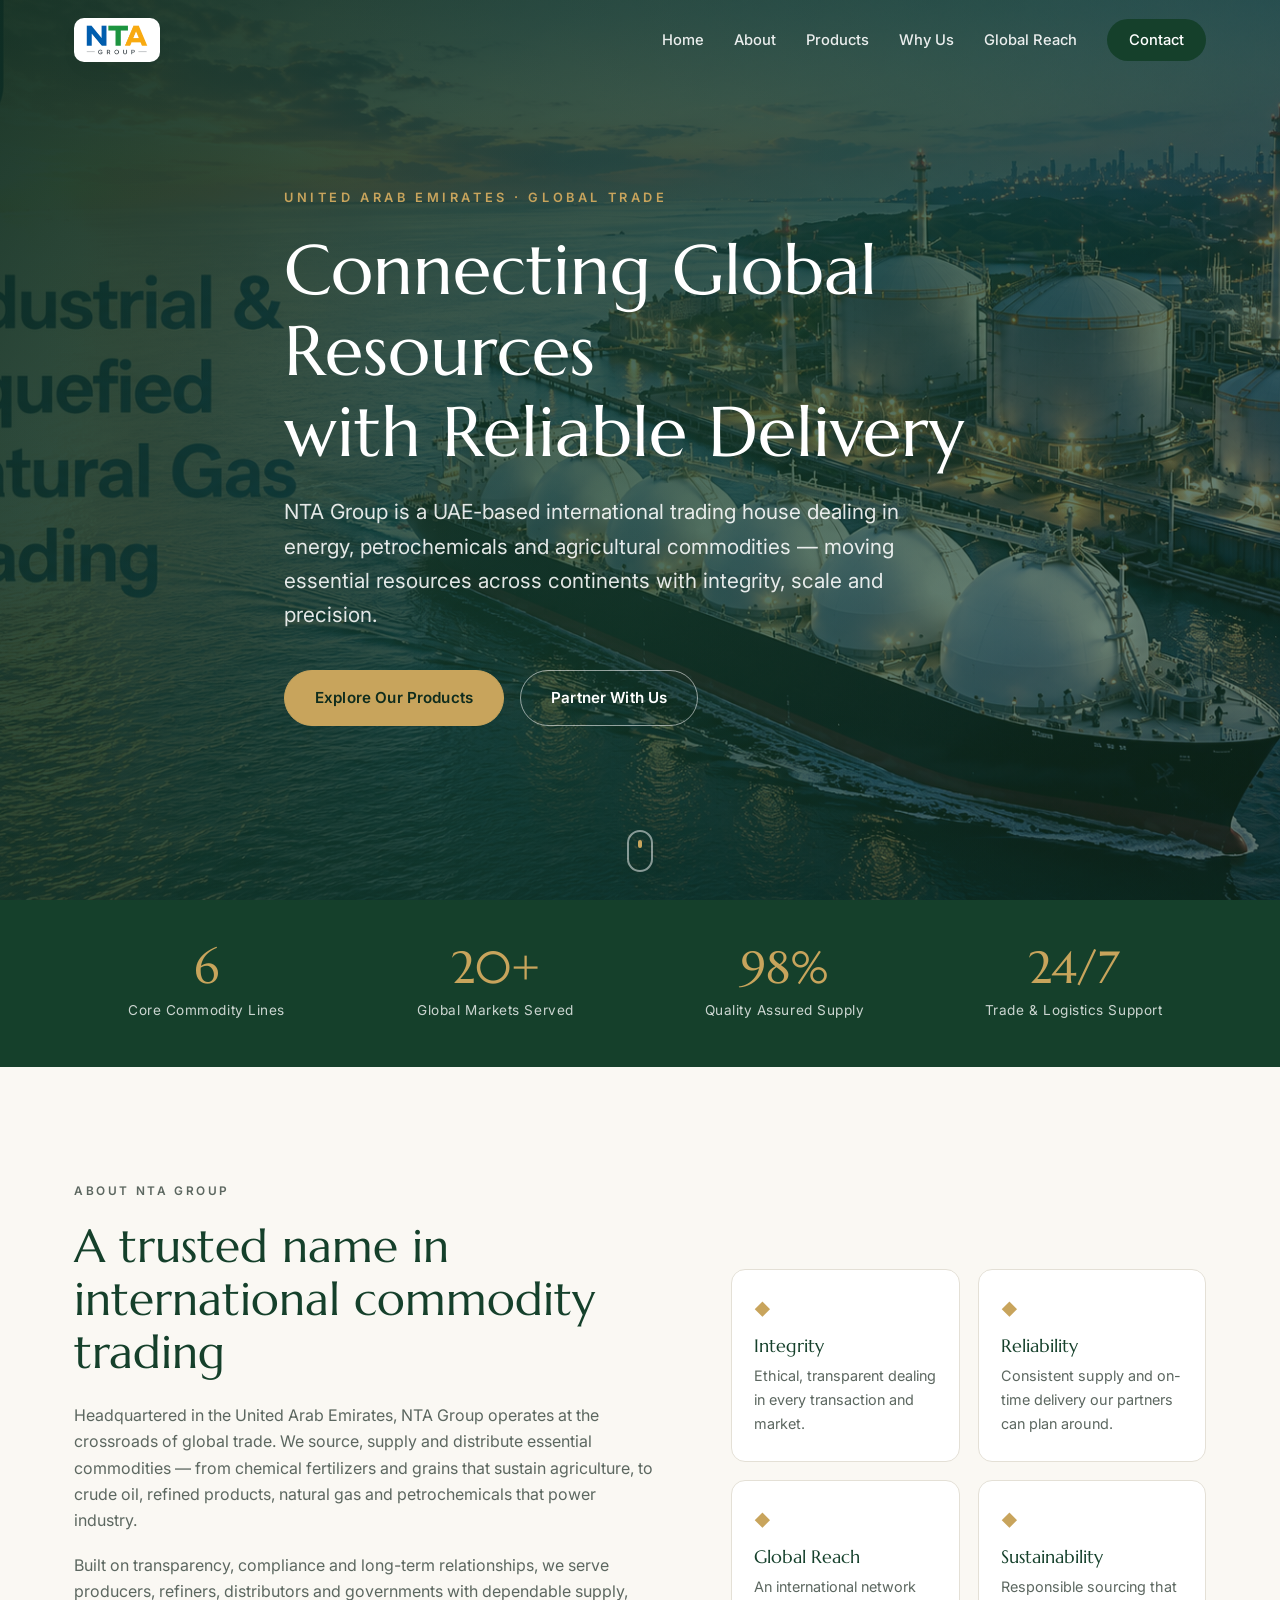
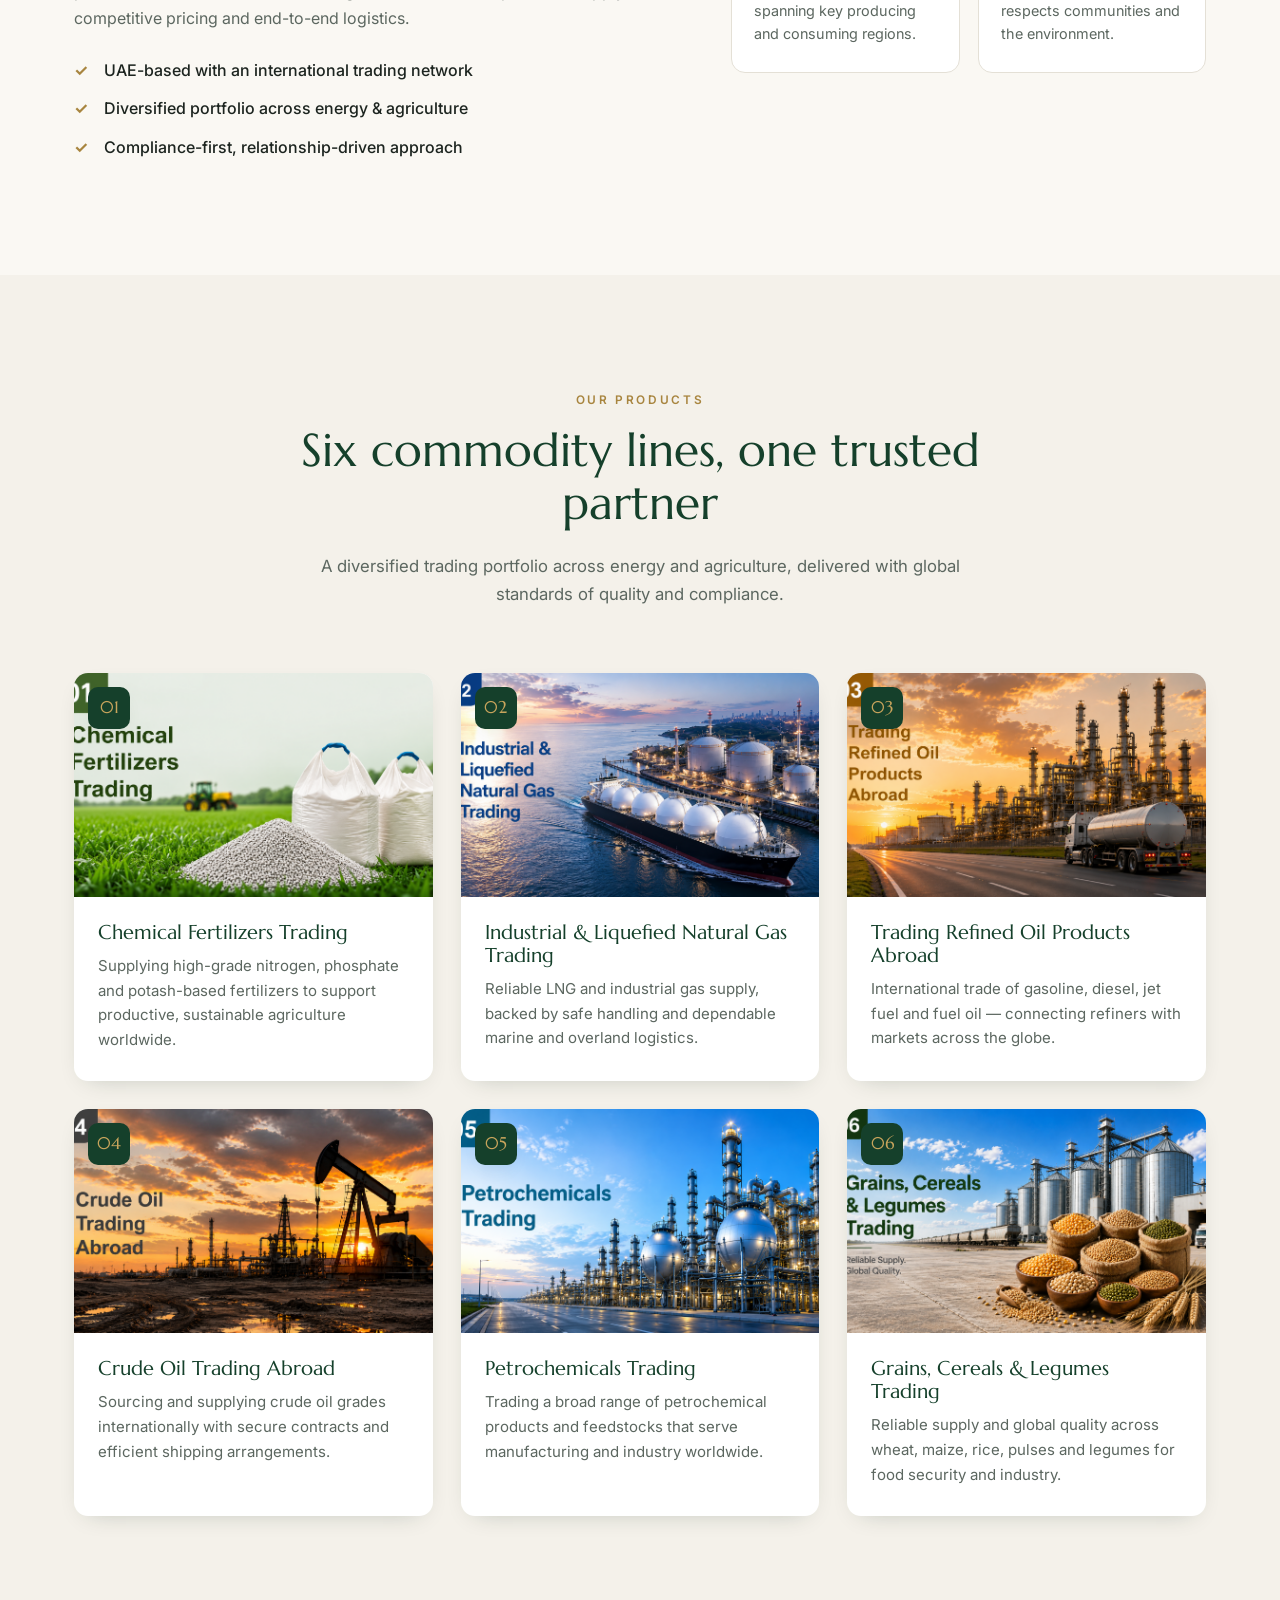
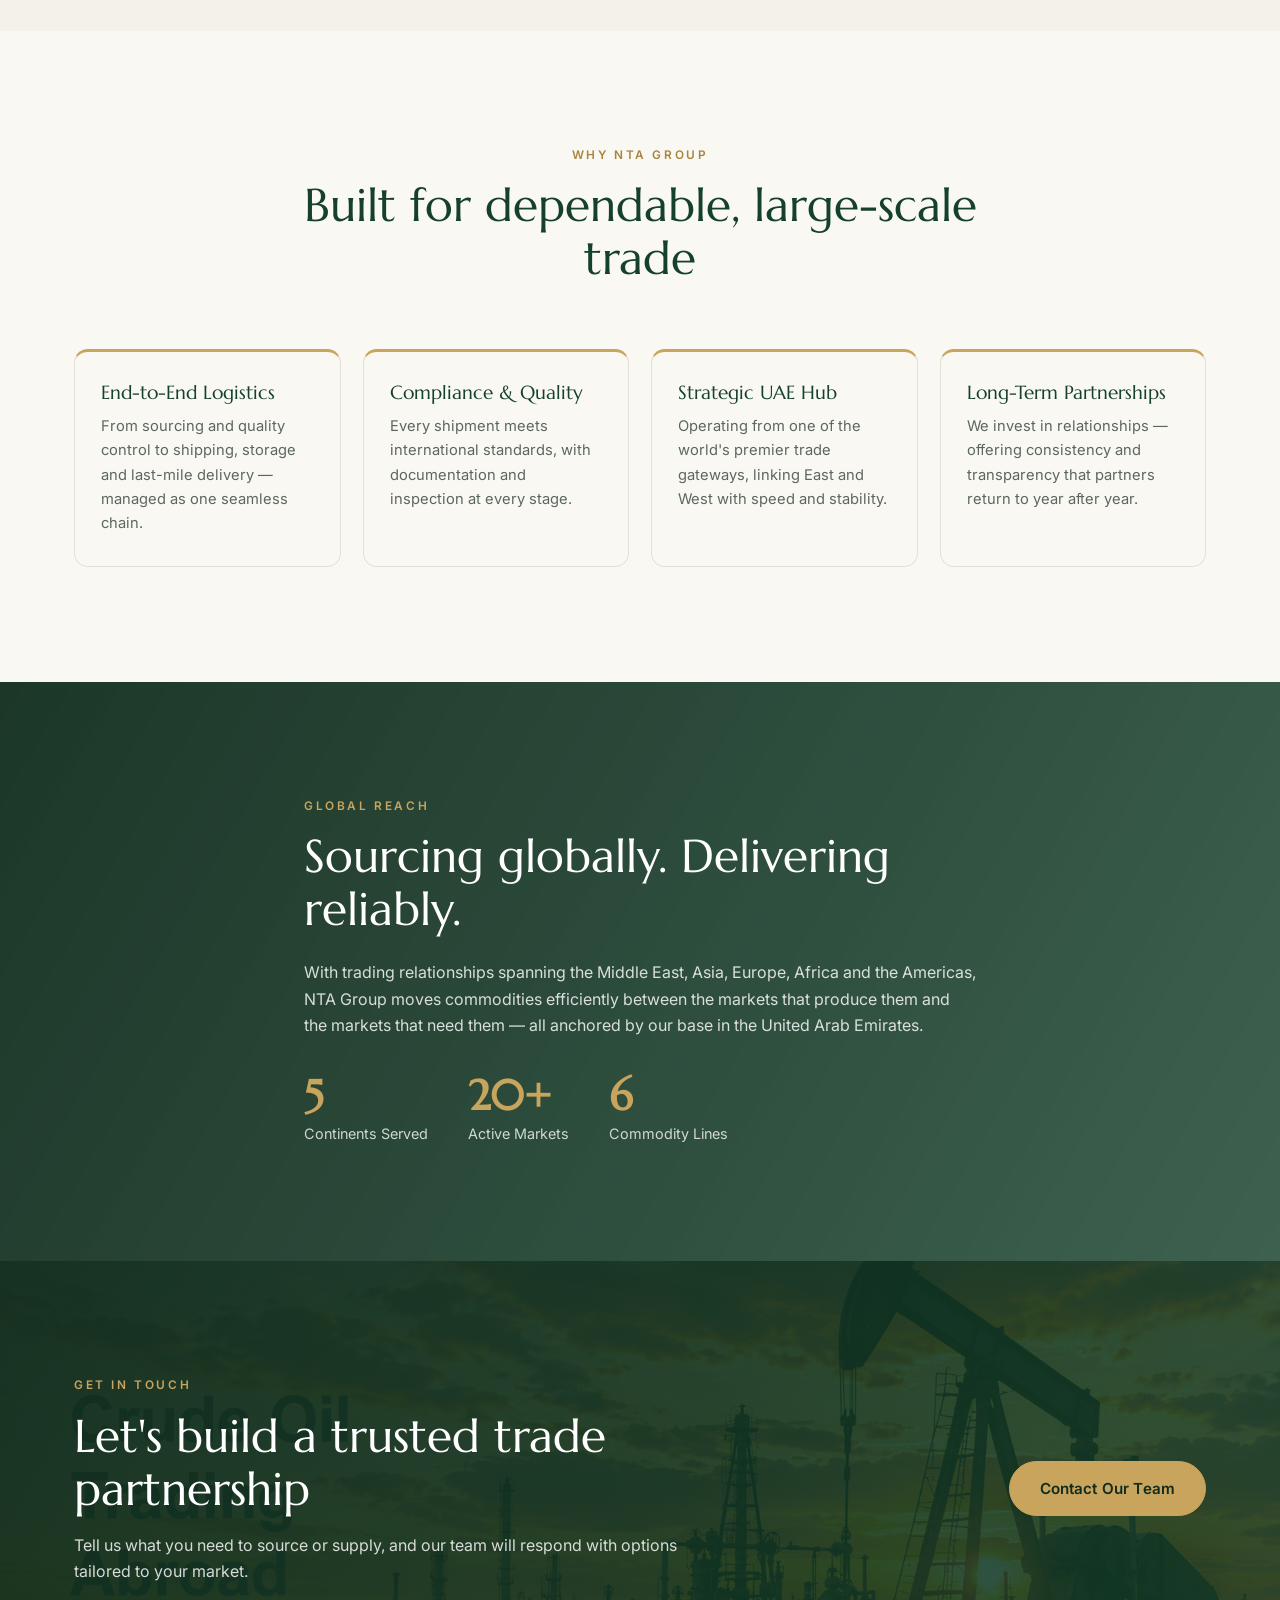
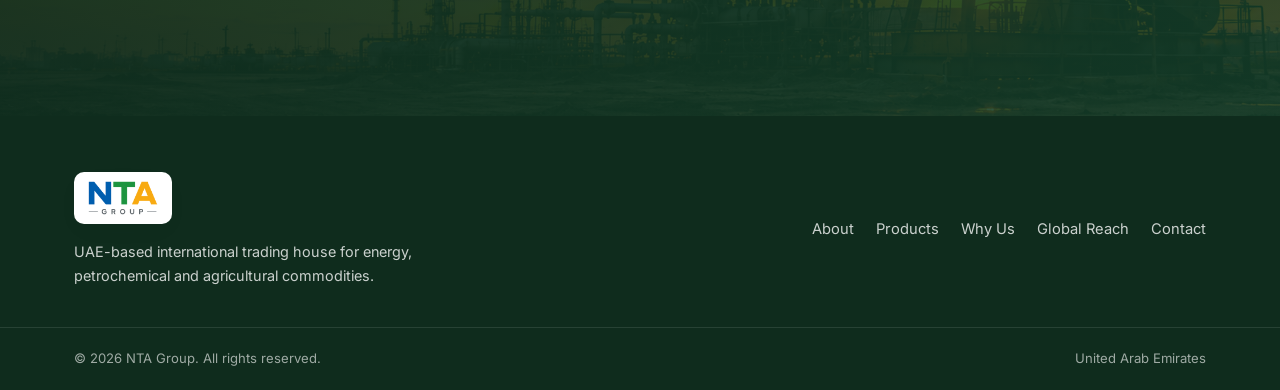
==== commit d8fc0c6b: "Use official NTA Group logo across the site - Add official logo (assets/images/logo.png) with white " ====
--- a/index.html
+++ b/index.html
@@ -6,6 +6,7 @@
   <title>NTA Group — Global Energy, Petrochemical &amp; Agri-Commodity Trading | UAE</title>
   <meta name="description" content="NTA Group is a UAE-based international trading house specialising in fertilizers, natural gas, refined &amp; crude oil, petrochemicals and grains — connecting global supply with reliable delivery." />
   <meta name="theme-color" content="#15402b" />
+  <link rel="icon" type="image/png" href="assets/images/logo.png" />
 
   <!-- Open Graph -->
   <meta property="og:title" content="NTA Group — Global Commodity Trading, UAE" />
@@ -25,12 +26,7 @@
   <header class="site-header" id="siteHeader">
     <div class="container header-inner">
       <a href="index.html" class="brand" aria-label="NTA Group home">
-        <!-- To use your own logo image, swap the line below for: <img src="assets/images/logo.png" alt="NTA Group" class="brand-logo"> -->
-        <img src="assets/images/logo.svg" alt="NTA Group" class="brand-logo" width="46" height="46" />
-        <span class="brand-text">
-          <strong>NTA GROUP</strong>
-          <small>General Trading · UAE</small>
-        </span>
+        <span class="brand-chip"><img src="assets/images/logo.png" alt="NTA Group" class="brand-logo" /></span>
       </a>
 
       <nav class="main-nav" id="mainNav" aria-label="Primary">
@@ -270,11 +266,8 @@
   <footer class="site-footer">
     <div class="container footer-inner">
       <div class="footer-brand">
-        <img src="assets/images/logo.svg" alt="NTA Group" class="brand-logo" width="52" height="52" />
-        <div>
-          <strong>NTA GROUP</strong>
-          <p>UAE-based international trading house for energy, petrochemical and agricultural commodities.</p>
-        </div>
+        <span class="brand-chip"><img src="assets/images/logo.png" alt="NTA Group" class="brand-logo" /></span>
+        <p>UAE-based international trading house for energy, petrochemical and agricultural commodities.</p>
       </div>
       <nav class="footer-nav" aria-label="Footer">
         <a href="about.html">About</a>
--- a/assets/css/styles.css
+++ b/assets/css/styles.css
@@ -92,23 +92,17 @@
 
 .header-inner { display: flex; align-items: center; justify-content: space-between; gap: 24px; }
 
-.brand { display: flex; align-items: center; gap: 12px; }
-.brand-mark {
-  display: grid; place-items: center;
-  width: 46px; height: 46px; border-radius: 12px;
-  background: var(--green-800); color: var(--gold);
-  font-family: var(--font-head); font-size: 1.15rem; letter-spacing: .04em;
+.brand { display: inline-flex; align-items: center; }
+.brand-chip {
+  display: inline-flex; align-items: center;
+  background: #fff; border-radius: 10px; padding: 7px 12px;
   box-shadow: var(--shadow-sm);
 }
-.brand-logo { width: 46px; height: 46px; border-radius: 12px; display: block; box-shadow: var(--shadow-sm); }
-.footer-brand .brand-logo { width: 52px; height: 52px; }
-.brand-text { display: flex; flex-direction: column; line-height: 1.1; }
-.brand-text strong { font-family: var(--font-head); font-weight: 400; font-size: 1.18rem; color: var(--green-800); letter-spacing: .03em; }
-.brand-text small { font-size: .68rem; letter-spacing: .14em; text-transform: uppercase; color: var(--muted); }
+.brand-logo { height: 30px; width: auto; display: block; }
+.footer-brand .brand-chip { padding: 9px 14px; }
+.footer-brand .brand-logo { height: 34px; }
 
 /* header colour state over hero (transparent) */
-.site-header:not(.scrolled) .brand-text strong { color: var(--white); }
-.site-header:not(.scrolled) .brand-text small { color: rgba(255,255,255,.75); }
 .site-header:not(.scrolled) .main-nav a { color: rgba(255,255,255,.9); }
 
 .main-nav { display: flex; align-items: center; gap: 30px; }
@@ -234,8 +228,7 @@
 /* ---------- Footer ---------- */
 .site-footer { background: var(--green-900); color: rgba(255,255,255,.78); padding-top: 56px; }
 .footer-inner { display: flex; flex-wrap: wrap; justify-content: space-between; gap: 40px; padding-bottom: 40px; }
-.footer-brand { display: flex; gap: 14px; max-width: 380px; }
-.footer-brand strong { font-family: var(--font-head); color: var(--white); font-size: 1.2rem; display: block; margin-bottom: 6px; }
+.footer-brand { display: flex; flex-direction: column; gap: 16px; max-width: 380px; align-items: flex-start; }
 .footer-brand p { font-size: .9rem; margin: 0; }
 .footer-nav { display: flex; flex-wrap: wrap; gap: 22px; align-items: center; }
 .footer-nav a { font-size: .92rem; transition: color .25s; }
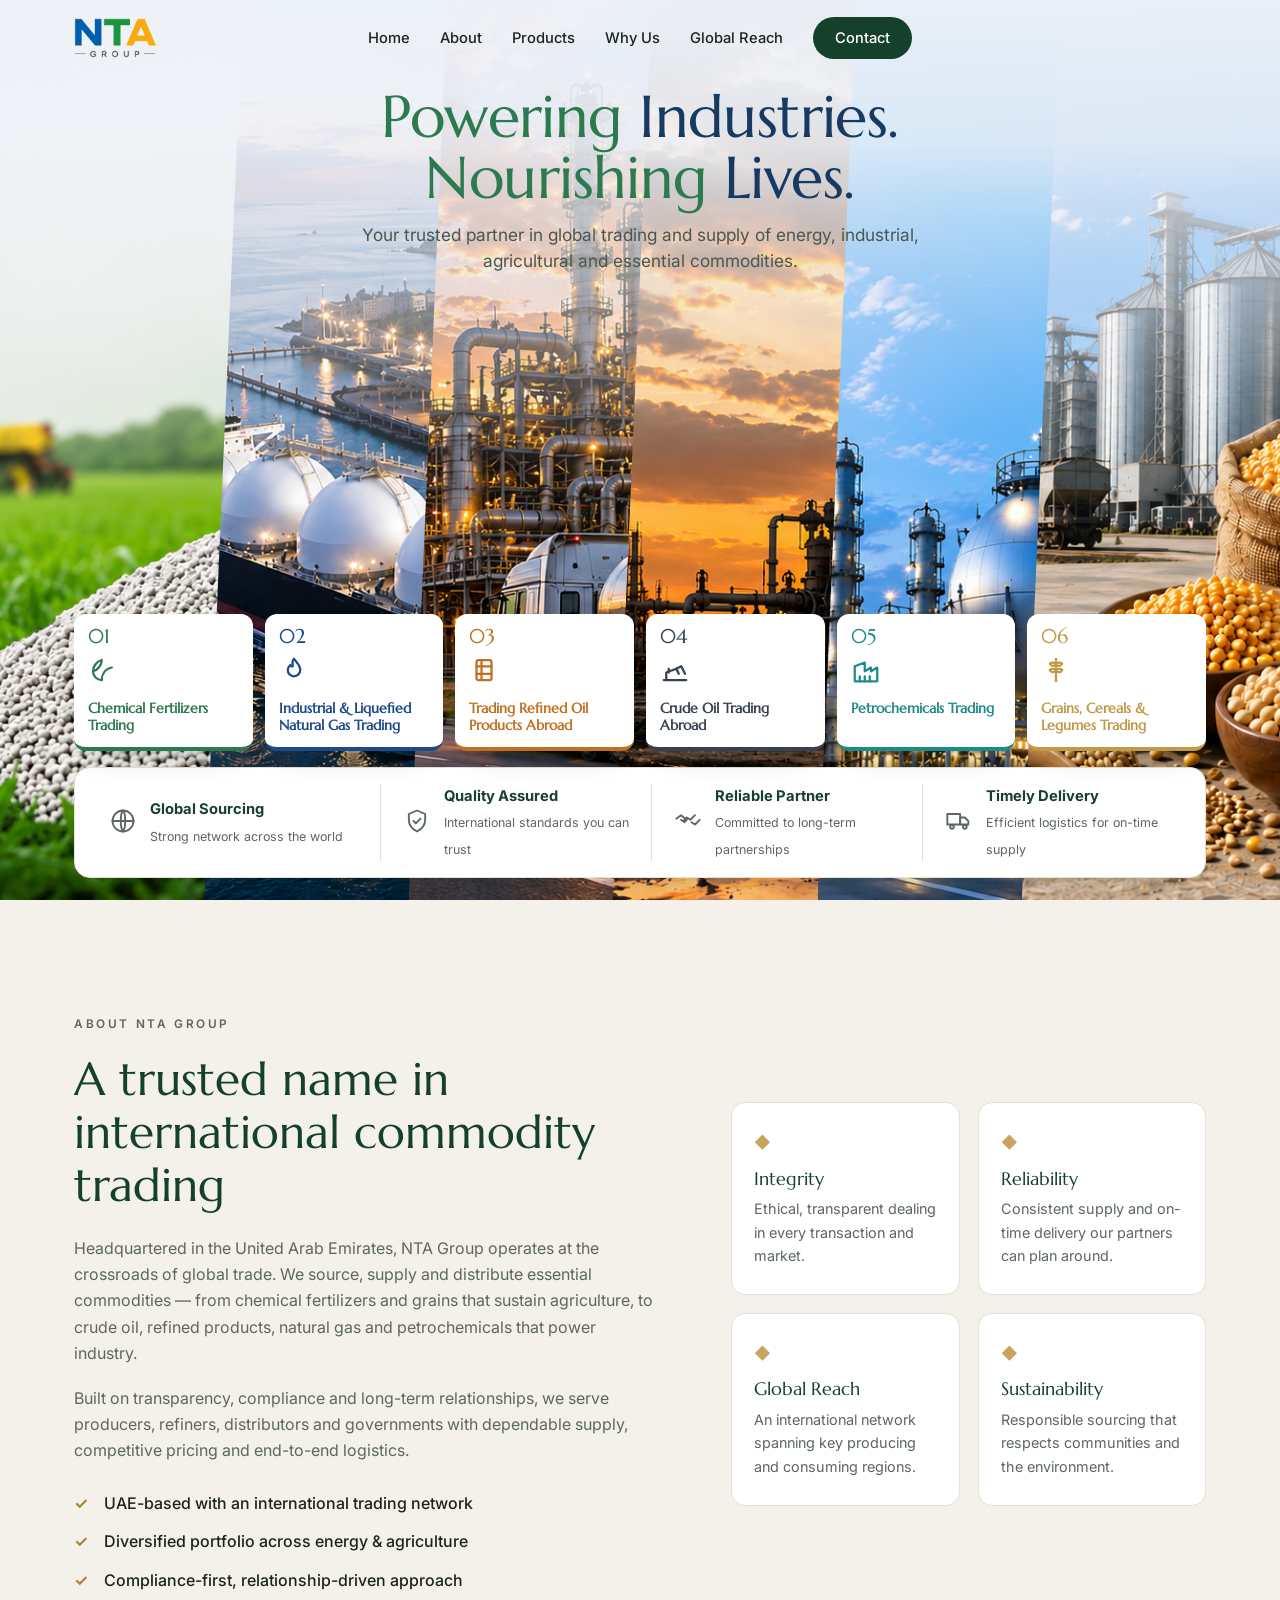
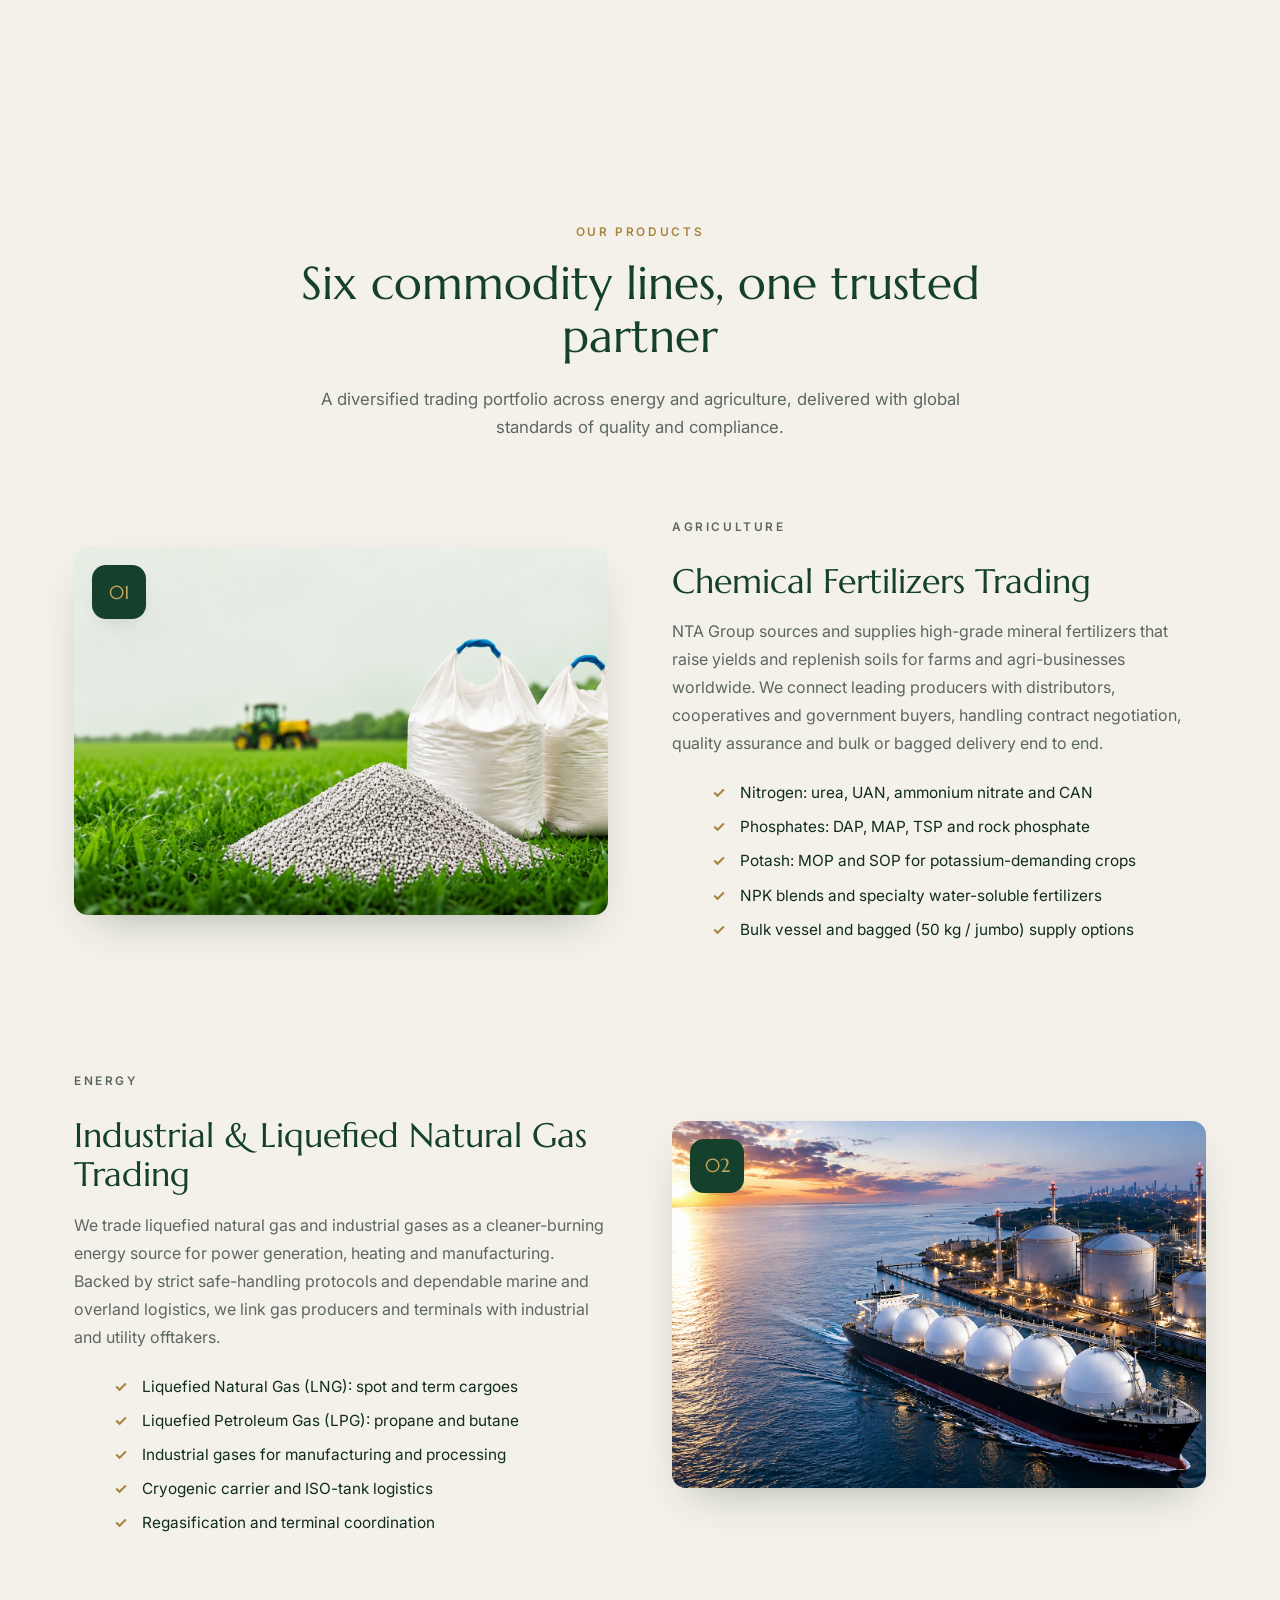
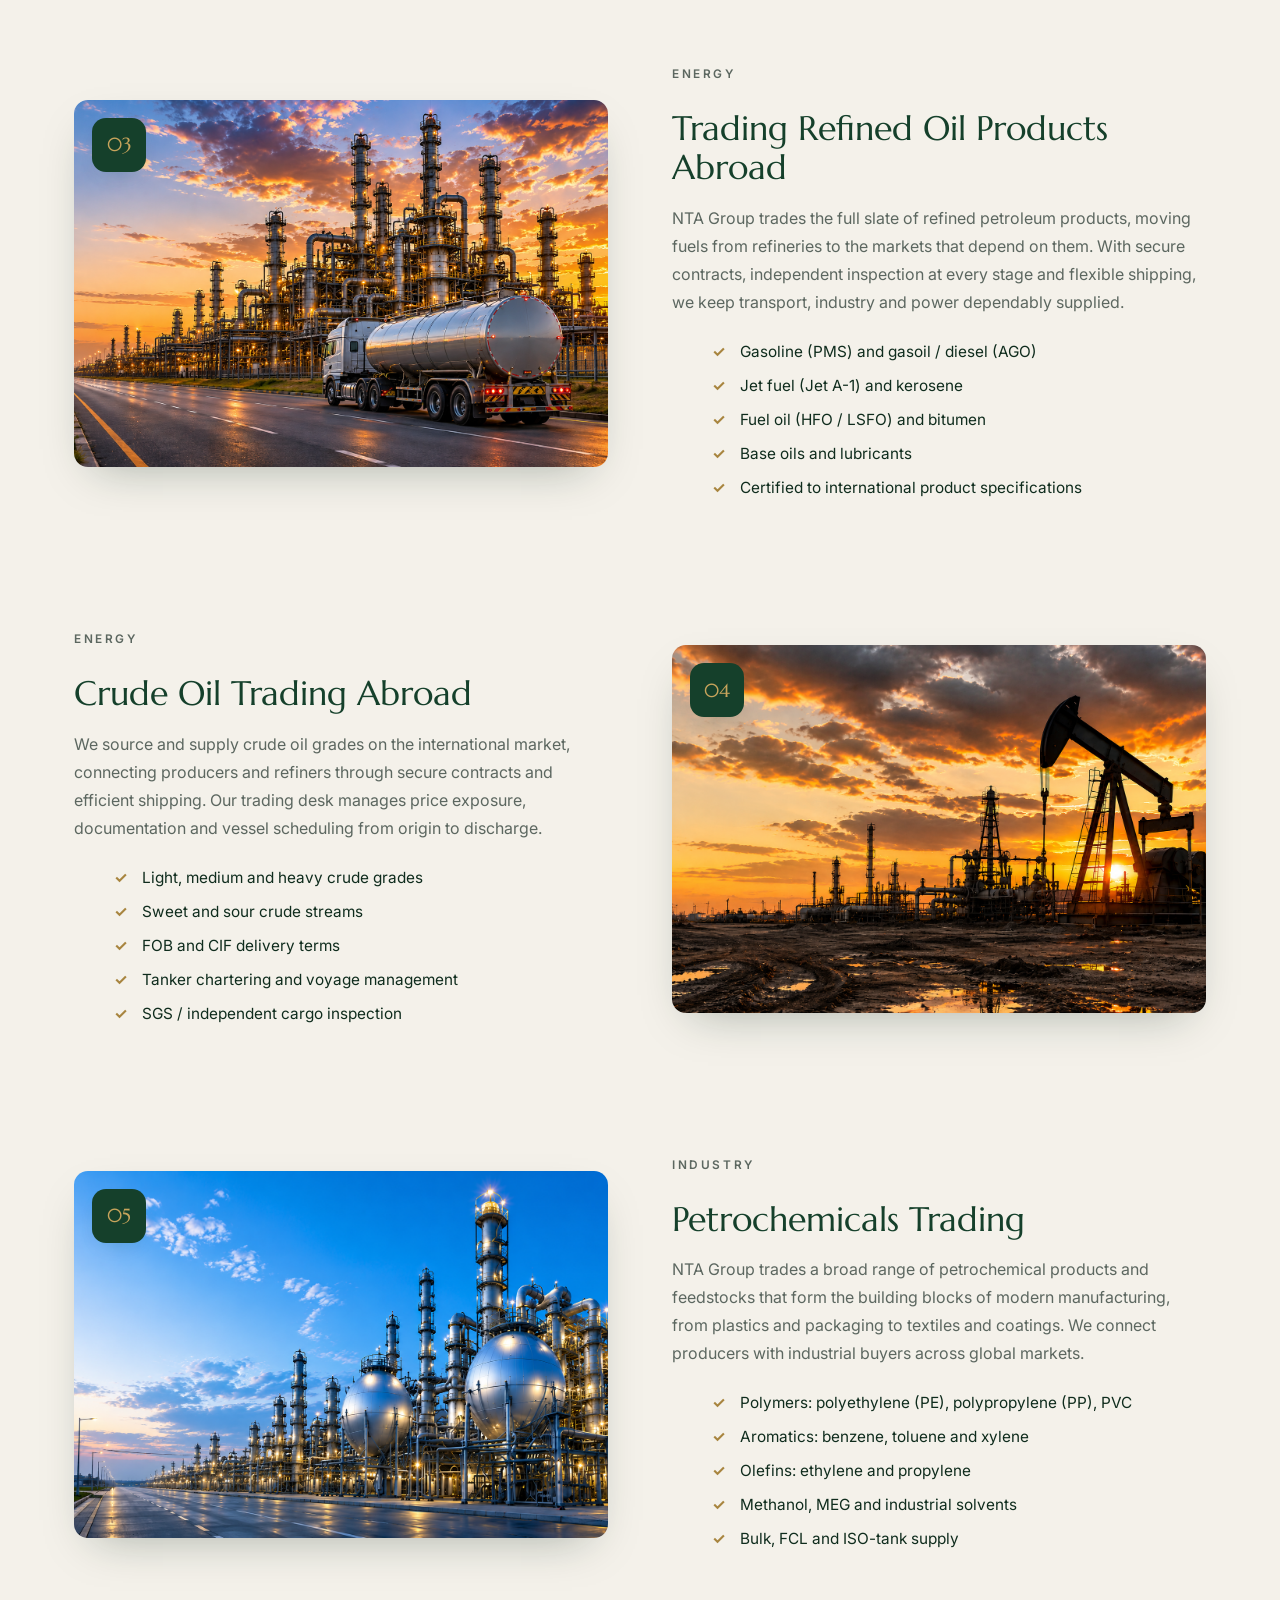
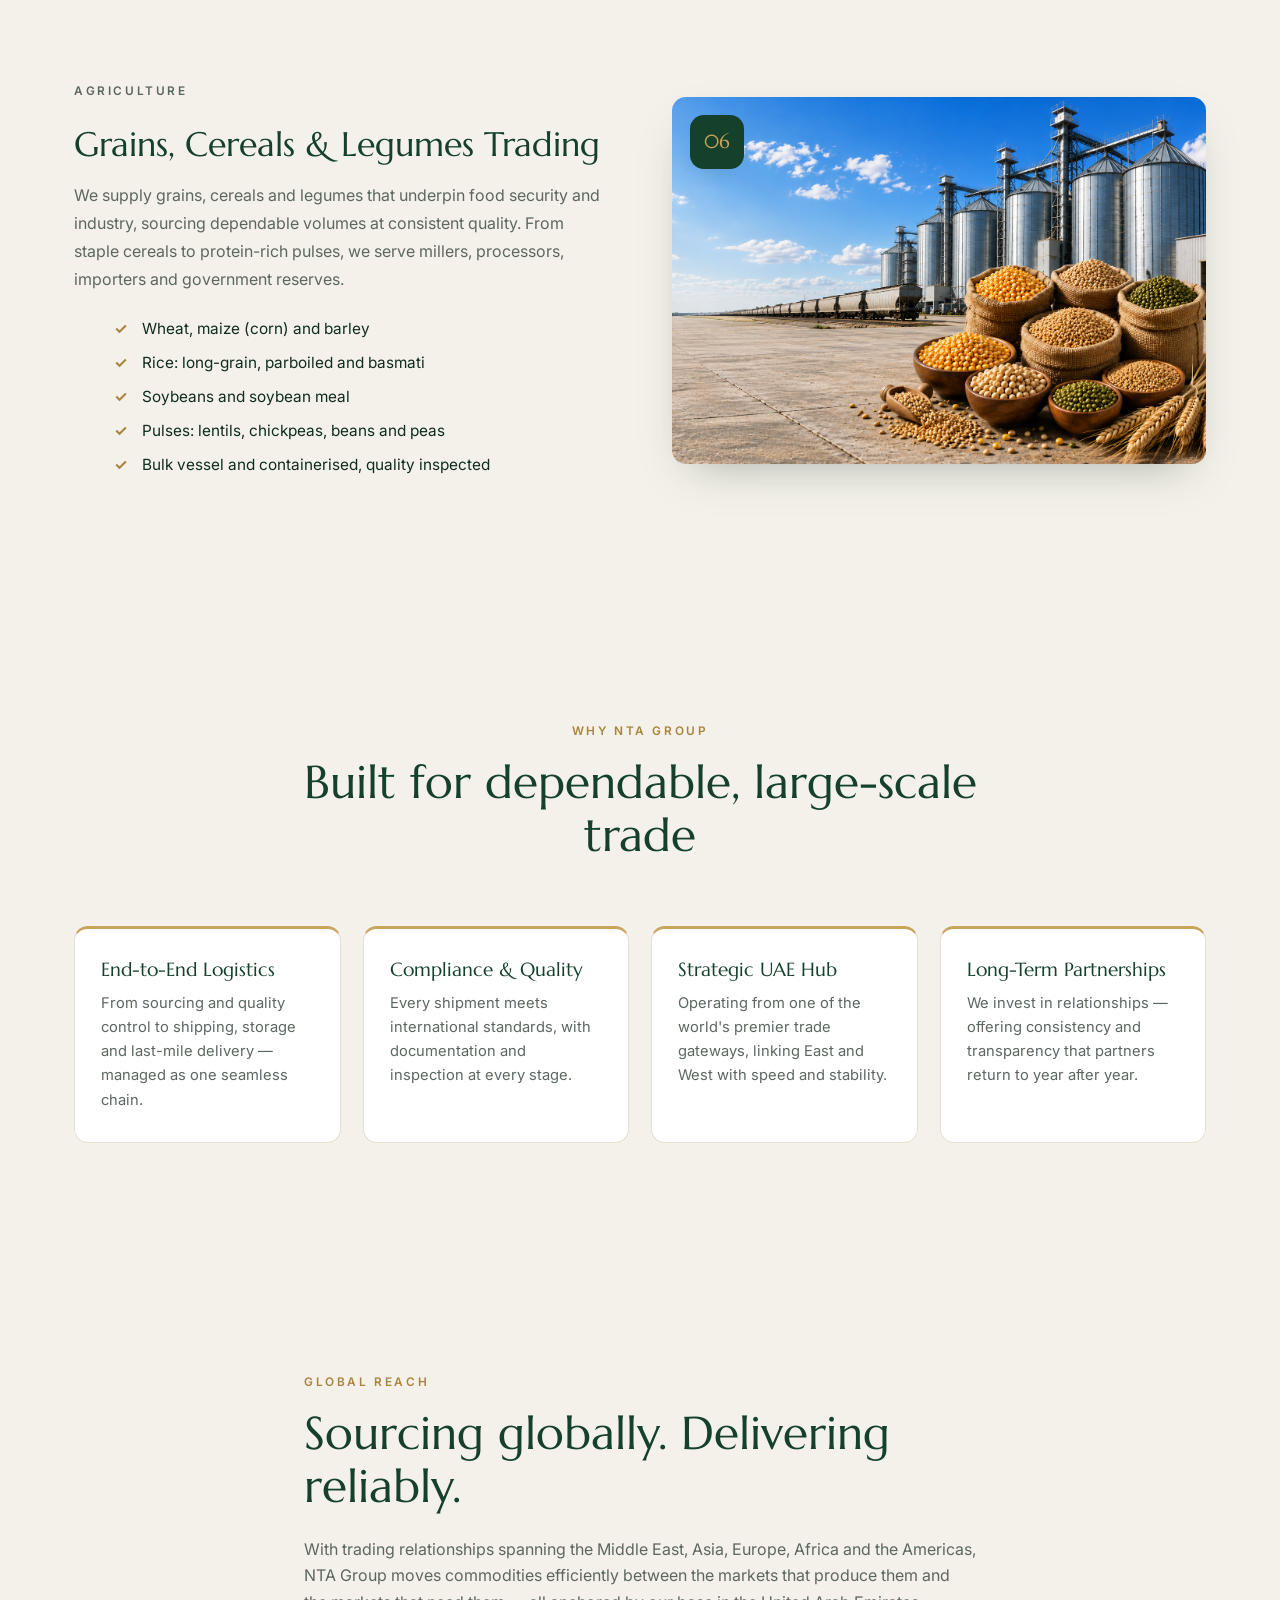
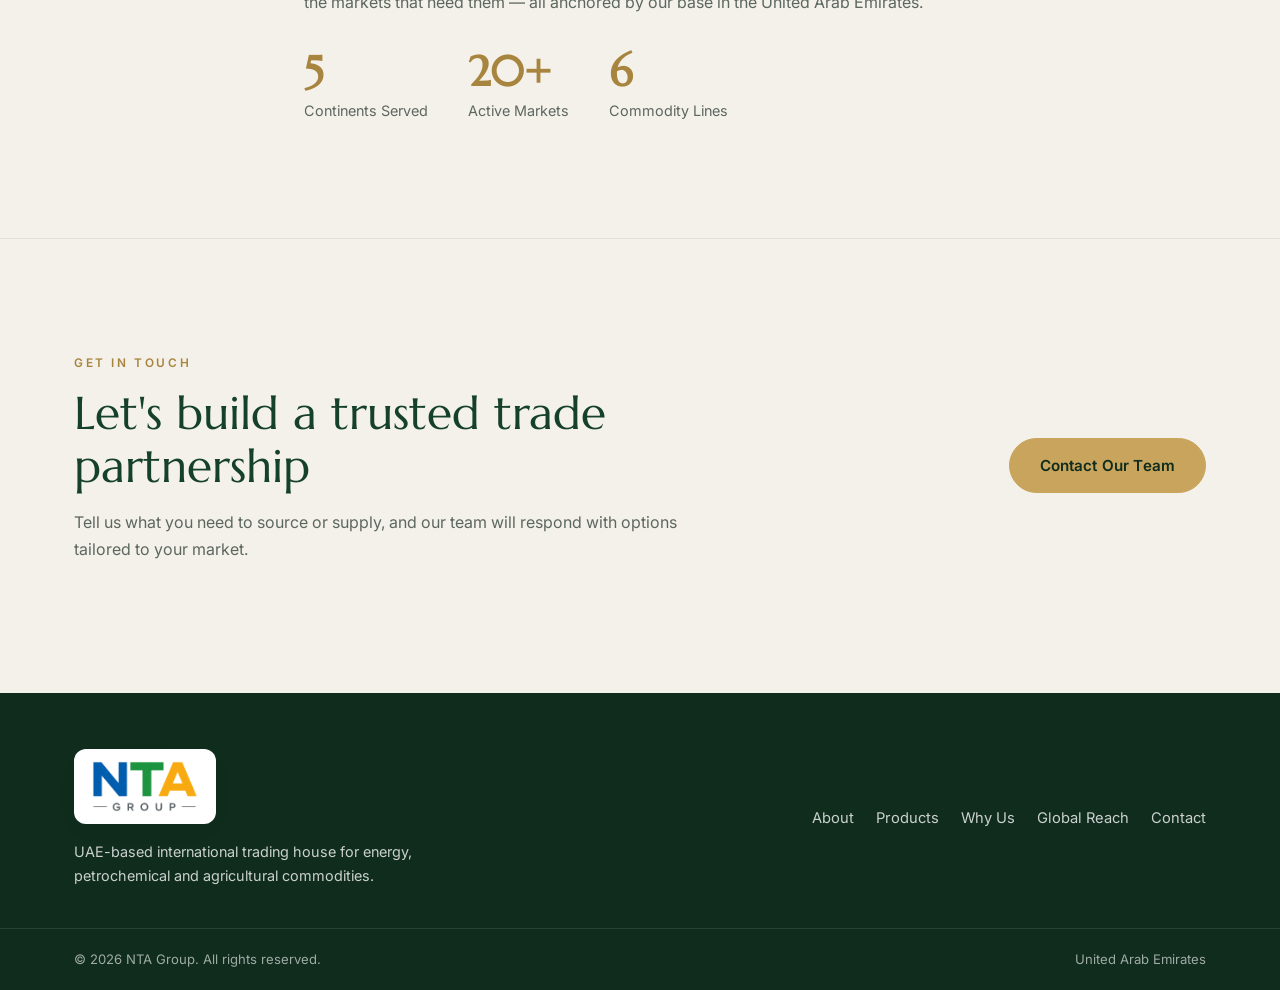
==== commit f10719dc: "Redesign hero, unify section background, refresh product imagery - New light hero with full-bleed an" ====
--- a/index.html
+++ b/index.html
@@ -18,7 +18,7 @@
   <link rel="preconnect" href="https://fonts.gstatic.com" crossorigin />
   <link href="https://fonts.googleapis.com/css2?family=Inter:wght@400;500;600;700&family=Marcellus&display=swap" rel="stylesheet" />
 
-  <link rel="stylesheet" href="assets/css/styles.css" />
+  <link rel="stylesheet" href="assets/css/styles.css?v=18" />
 </head>
 <body>
 
@@ -46,52 +46,117 @@
 
   <!-- ============ HERO ============ -->
   <section class="hero" id="home">
-    <div class="hero-overlay"></div>
-    <div class="container hero-inner">
-      <p class="eyebrow reveal">United Arab Emirates · Global Trade</p>
-      <h1 class="reveal">Connecting Global Resources<br />with Reliable Delivery</h1>
-      <p class="hero-lead reveal">
-        NTA Group is a UAE-based international trading house dealing in energy,
-        petrochemicals and agricultural commodities — moving essential resources
-        across continents with integrity, scale and precision.
-      </p>
-      <div class="hero-actions reveal">
-        <a href="#products" class="btn btn-primary">Explore Our Products</a>
-        <a href="#contact" class="btn btn-ghost">Partner With Us</a>
-      </div>
-    </div>
-    <a href="#stats" class="scroll-cue" aria-label="Scroll down"><span></span></a>
-  </section>
-
-  <!-- ============ STATS BAR ============ -->
-  <section class="stats" id="stats">
-    <div class="container stats-grid">
-      <div class="stat reveal"><span class="stat-num" data-count="6">6</span><span class="stat-label">Core Commodity Lines</span></div>
-      <div class="stat reveal"><span class="stat-num" data-count="20">20</span><span class="stat-suffix">+</span><span class="stat-label">Global Markets Served</span></div>
-      <div class="stat reveal"><span class="stat-num" data-count="100">100</span><span class="stat-suffix">%</span><span class="stat-label">Quality Assured Supply</span></div>
-      <div class="stat reveal"><span class="stat-num">24/7</span><span class="stat-label">Trade &amp; Logistics Support</span></div>
+    <div class="container hero-head">
+      <h1 class="reveal"><span class="hl-green">Powering</span> <span class="hl-navy">Industries.</span><br /><span class="hl-green">Nourishing</span> <span class="hl-navy">Lives.</span></h1>
+      <p class="hero-lead reveal">Your trusted partner in global trading and supply of energy, industrial, agricultural and essential commodities.</p>
+    </div>
+
+    <!-- Angled commodity panorama -->
+    <div class="hero-strip" aria-hidden="true">
+      <div class="hero-slice" style="background-image:url('assets/images/product-fertilizers.png')"></div>
+      <div class="hero-slice" style="background-image:url('assets/images/product-lng.png')"></div>
+      <div class="hero-slice" style="background-image:url('assets/images/product-refined-oil.png')"></div>
+      <div class="hero-slice" style="background-image:url('assets/images/product-crude-oil.png')"></div>
+      <div class="hero-slice" style="background-image:url('assets/images/product-petrochemicals.png')"></div>
+      <div class="hero-slice" style="background-image:url('assets/images/product-grains.png')"></div>
+    </div>
+
+    <!-- Six commodity cards -->
+    <div class="container">
+      <div class="hero-cards">
+        <a href="#fertilizers" class="hero-card c-green reveal">
+          <span class="hc-num">01</span>
+          <span class="hc-icon" aria-hidden="true">
+            <svg viewBox="0 0 24 24" fill="none" stroke="currentColor" stroke-width="1.8" stroke-linecap="round" stroke-linejoin="round"><path d="M11 20A7 7 0 0 1 4 13c0-4 3-8 7-9 0 4-3 8-7 9"/><path d="M11 20c0-5 3-9 8-10"/></svg>
+          </span>
+          <h3>Chemical Fertilizers Trading</h3>
+        </a>
+        <a href="#lng" class="hero-card c-blue reveal">
+          <span class="hc-num">02</span>
+          <span class="hc-icon" aria-hidden="true">
+            <svg viewBox="0 0 24 24" fill="none" stroke="currentColor" stroke-width="1.8" stroke-linecap="round" stroke-linejoin="round"><path d="M12 3c2 3 5 5 5 9a5 5 0 0 1-10 0c0-2 1-3 2-4 .5 1 1.5 1.5 2 1 0-2-1-4 1-6Z"/></svg>
+          </span>
+          <h3>Industrial &amp; Liquefied Natural Gas Trading</h3>
+        </a>
+        <a href="#refined-oil" class="hero-card c-orange reveal">
+          <span class="hc-num">03</span>
+          <span class="hc-icon" aria-hidden="true">
+            <svg viewBox="0 0 24 24" fill="none" stroke="currentColor" stroke-width="1.8" stroke-linecap="round" stroke-linejoin="round"><rect x="6" y="4" width="12" height="16" rx="1.5"/><path d="M6 9h12M6 15h12M10 4v16"/></svg>
+          </span>
+          <h3>Trading Refined Oil Products Abroad</h3>
+        </a>
+        <a href="#crude-oil" class="hero-card c-dark reveal">
+          <span class="hc-num">04</span>
+          <span class="hc-icon" aria-hidden="true">
+            <svg viewBox="0 0 24 24" fill="none" stroke="currentColor" stroke-width="1.8" stroke-linecap="round" stroke-linejoin="round"><path d="M3 20h18"/><path d="M5 20v-6l8-3 2 4"/><path d="M13 11l4-2 3 6"/><path d="M7 14v-3"/></svg>
+          </span>
+          <h3>Crude Oil Trading Abroad</h3>
+        </a>
+        <a href="#petrochemicals" class="hero-card c-teal reveal">
+          <span class="hc-num">05</span>
+          <span class="hc-icon" aria-hidden="true">
+            <svg viewBox="0 0 24 24" fill="none" stroke="currentColor" stroke-width="1.8" stroke-linecap="round" stroke-linejoin="round"><path d="M3 21h18V10l-5 3V10l-5 3V6L3 9Z"/><path d="M7 21v-4M11 21v-4M15 21v-4"/></svg>
+          </span>
+          <h3>Petrochemicals Trading</h3>
+        </a>
+        <a href="#grains" class="hero-card c-gold reveal">
+          <span class="hc-num">06</span>
+          <span class="hc-icon" aria-hidden="true">
+            <svg viewBox="0 0 24 24" fill="none" stroke="currentColor" stroke-width="1.8" stroke-linecap="round" stroke-linejoin="round"><path d="M12 3v18"/><path d="M12 7c-2-1-4-1-5 0 1 2 3 2 5 1Zm0 0c2-1 4-1 5 0-1 2-3 2-5 1Z"/><path d="M12 12c-2-1-4-1-5 0 1 2 3 2 5 1Zm0 0c2-1 4-1 5 0-1 2-3 2-5 1Z"/></svg>
+          </span>
+          <h3>Grains, Cereals &amp; Legumes Trading</h3>
+        </a>
+      </div>
+
+      <!-- Feature strip -->
+      <div class="hero-features reveal" id="stats">
+        <div class="hf-item">
+          <span class="hf-icon" aria-hidden="true">
+            <svg viewBox="0 0 24 24" fill="none" stroke="currentColor" stroke-width="1.6" stroke-linecap="round" stroke-linejoin="round"><circle cx="12" cy="12" r="9"/><path d="M3 12h18M12 3c2.5 2.5 2.5 15 0 18M12 3c-2.5 2.5-2.5 15 0 18"/></svg>
+          </span>
+          <div><strong>Global Sourcing</strong><span>Strong network across the world</span></div>
+        </div>
+        <div class="hf-item">
+          <span class="hf-icon" aria-hidden="true">
+            <svg viewBox="0 0 24 24" fill="none" stroke="currentColor" stroke-width="1.6" stroke-linecap="round" stroke-linejoin="round"><path d="M12 3l7 3v5c0 4.5-3 8-7 10-4-2-7-5.5-7-10V6Z"/><path d="M9 12l2 2 4-4"/></svg>
+          </span>
+          <div><strong>Quality Assured</strong><span>International standards you can trust</span></div>
+        </div>
+        <div class="hf-item">
+          <span class="hf-icon" aria-hidden="true">
+            <svg viewBox="0 0 24 24" fill="none" stroke="currentColor" stroke-width="1.6" stroke-linecap="round" stroke-linejoin="round"><path d="M8 12l3-3 3 2 4-4"/><path d="M2 10l4-3 5 4-2 2-3-2"/><path d="M22 11l-4 4-3-2"/></svg>
+          </span>
+          <div><strong>Reliable Partner</strong><span>Committed to long-term partnerships</span></div>
+        </div>
+        <div class="hf-item">
+          <span class="hf-icon" aria-hidden="true">
+            <svg viewBox="0 0 24 24" fill="none" stroke="currentColor" stroke-width="1.6" stroke-linecap="round" stroke-linejoin="round"><path d="M2 6h11v9H2Z"/><path d="M13 9h4l3 3v3h-7Z"/><circle cx="6" cy="17" r="1.6"/><circle cx="17" cy="17" r="1.6"/></svg>
+          </span>
+          <div><strong>Timely Delivery</strong><span>Efficient logistics for on-time supply</span></div>
+        </div>
+      </div>
     </div>
   </section>
 
   <!-- ============ ABOUT ============ -->
   <section class="about section" id="about">
     <div class="container about-grid">
-      <div class="about-copy reveal">
-        <p class="section-eyebrow">About NTA Group</p>
-        <h2 class="section-title">A trusted name in international commodity trading</h2>
-        <p>
+      <div class="about-copy">
+        <p class="section-eyebrow reveal">About NTA Group</p>
+        <h2 class="section-title reveal">A trusted name in international commodity trading</h2>
+        <p class="reveal">
           Headquartered in the United Arab Emirates, NTA Group operates at the
           crossroads of global trade. We source, supply and distribute essential
           commodities — from chemical fertilizers and grains that sustain
           agriculture, to crude oil, refined products, natural gas and
           petrochemicals that power industry.
         </p>
-        <p>
+        <p class="reveal">
           Built on transparency, compliance and long-term relationships, we
           serve producers, refiners, distributors and governments with dependable
           supply, competitive pricing and end-to-end logistics.
         </p>
-        <ul class="about-points">
+        <ul class="about-points reveal">
           <li>UAE-based with an international trading network</li>
           <li>Diversified portfolio across energy &amp; agriculture</li>
           <li>Compliance-first, relationship-driven approach</li>
@@ -131,72 +196,128 @@
         <p class="section-sub">A diversified trading portfolio across energy and agriculture, delivered with global standards of quality and compliance.</p>
       </div>
 
-      <div class="product-grid">
-        <article class="product-card reveal">
-          <div class="product-media">
+      <div class="product-features">
+
+        <!-- 01 Fertilizers -->
+        <article class="product-feature reveal" id="fertilizers">
+          <div class="pf-media">
             <img src="assets/images/product-fertilizers.png" alt="Chemical Fertilizers Trading" loading="lazy" />
-            <span class="product-num">01</span>
-          </div>
-          <div class="product-body">
+            <span class="pf-num">01</span>
+          </div>
+          <div class="pf-body">
+            <p class="pf-eyebrow">Agriculture</p>
             <h3>Chemical Fertilizers Trading</h3>
-            <p>Supplying high-grade nitrogen, phosphate and potash-based fertilizers to support productive, sustainable agriculture worldwide.</p>
-          </div>
-        </article>
-
-        <article class="product-card reveal">
-          <div class="product-media">
+            <p>NTA Group sources and supplies high-grade mineral fertilizers that raise yields and replenish soils for farms and agri-businesses worldwide. We connect leading producers with distributors, cooperatives and government buyers, handling contract negotiation, quality assurance and bulk or bagged delivery end to end.</p>
+            <ul class="pf-list">
+              <li>Nitrogen: urea, UAN, ammonium nitrate and CAN</li>
+              <li>Phosphates: DAP, MAP, TSP and rock phosphate</li>
+              <li>Potash: MOP and SOP for potassium-demanding crops</li>
+              <li>NPK blends and specialty water-soluble fertilizers</li>
+              <li>Bulk vessel and bagged (50&nbsp;kg / jumbo) supply options</li>
+            </ul>
+          </div>
+        </article>
+
+        <!-- 02 LNG -->
+        <article class="product-feature reverse reveal" id="lng">
+          <div class="pf-media">
             <img src="assets/images/product-lng.png" alt="Industrial and Liquefied Natural Gas Trading" loading="lazy" />
-            <span class="product-num">02</span>
-          </div>
-          <div class="product-body">
+            <span class="pf-num">02</span>
+          </div>
+          <div class="pf-body">
+            <p class="pf-eyebrow">Energy</p>
             <h3>Industrial &amp; Liquefied Natural Gas Trading</h3>
-            <p>Reliable LNG and industrial gas supply, backed by safe handling and dependable marine and overland logistics.</p>
-          </div>
-        </article>
-
-        <article class="product-card reveal">
-          <div class="product-media">
+            <p>We trade liquefied natural gas and industrial gases as a cleaner-burning energy source for power generation, heating and manufacturing. Backed by strict safe-handling protocols and dependable marine and overland logistics, we link gas producers and terminals with industrial and utility offtakers.</p>
+            <ul class="pf-list">
+              <li>Liquefied Natural Gas (LNG): spot and term cargoes</li>
+              <li>Liquefied Petroleum Gas (LPG): propane and butane</li>
+              <li>Industrial gases for manufacturing and processing</li>
+              <li>Cryogenic carrier and ISO-tank logistics</li>
+              <li>Regasification and terminal coordination</li>
+            </ul>
+          </div>
+        </article>
+
+        <!-- 03 Refined Oil -->
+        <article class="product-feature reveal" id="refined-oil">
+          <div class="pf-media">
             <img src="assets/images/product-refined-oil.png" alt="Trading Refined Oil Products Abroad" loading="lazy" />
-            <span class="product-num">03</span>
-          </div>
-          <div class="product-body">
+            <span class="pf-num">03</span>
+          </div>
+          <div class="pf-body">
+            <p class="pf-eyebrow">Energy</p>
             <h3>Trading Refined Oil Products Abroad</h3>
-            <p>International trade of gasoline, diesel, jet fuel and fuel oil — connecting refiners with markets across the globe.</p>
-          </div>
-        </article>
-
-        <article class="product-card reveal">
-          <div class="product-media">
+            <p>NTA Group trades the full slate of refined petroleum products, moving fuels from refineries to the markets that depend on them. With secure contracts, independent inspection at every stage and flexible shipping, we keep transport, industry and power dependably supplied.</p>
+            <ul class="pf-list">
+              <li>Gasoline (PMS) and gasoil / diesel (AGO)</li>
+              <li>Jet fuel (Jet&nbsp;A-1) and kerosene</li>
+              <li>Fuel oil (HFO / LSFO) and bitumen</li>
+              <li>Base oils and lubricants</li>
+              <li>Certified to international product specifications</li>
+            </ul>
+          </div>
+        </article>
+
+        <!-- 04 Crude Oil -->
+        <article class="product-feature reverse reveal" id="crude-oil">
+          <div class="pf-media">
             <img src="assets/images/product-crude-oil.png" alt="Crude Oil Trading Abroad" loading="lazy" />
-            <span class="product-num">04</span>
-          </div>
-          <div class="product-body">
+            <span class="pf-num">04</span>
+          </div>
+          <div class="pf-body">
+            <p class="pf-eyebrow">Energy</p>
             <h3>Crude Oil Trading Abroad</h3>
-            <p>Sourcing and supplying crude oil grades internationally with secure contracts and efficient shipping arrangements.</p>
-          </div>
-        </article>
-
-        <article class="product-card reveal">
-          <div class="product-media">
+            <p>We source and supply crude oil grades on the international market, connecting producers and refiners through secure contracts and efficient shipping. Our trading desk manages price exposure, documentation and vessel scheduling from origin to discharge.</p>
+            <ul class="pf-list">
+              <li>Light, medium and heavy crude grades</li>
+              <li>Sweet and sour crude streams</li>
+              <li>FOB and CIF delivery terms</li>
+              <li>Tanker chartering and voyage management</li>
+              <li>SGS / independent cargo inspection</li>
+            </ul>
+          </div>
+        </article>
+
+        <!-- 05 Petrochemicals -->
+        <article class="product-feature reveal" id="petrochemicals">
+          <div class="pf-media">
             <img src="assets/images/product-petrochemicals.png" alt="Petrochemicals Trading" loading="lazy" />
-            <span class="product-num">05</span>
-          </div>
-          <div class="product-body">
+            <span class="pf-num">05</span>
+          </div>
+          <div class="pf-body">
+            <p class="pf-eyebrow">Industry</p>
             <h3>Petrochemicals Trading</h3>
-            <p>Trading a broad range of petrochemical products and feedstocks that serve manufacturing and industry worldwide.</p>
-          </div>
-        </article>
-
-        <article class="product-card reveal">
-          <div class="product-media">
+            <p>NTA Group trades a broad range of petrochemical products and feedstocks that form the building blocks of modern manufacturing, from plastics and packaging to textiles and coatings. We connect producers with industrial buyers across global markets.</p>
+            <ul class="pf-list">
+              <li>Polymers: polyethylene (PE), polypropylene (PP), PVC</li>
+              <li>Aromatics: benzene, toluene and xylene</li>
+              <li>Olefins: ethylene and propylene</li>
+              <li>Methanol, MEG and industrial solvents</li>
+              <li>Bulk, FCL and ISO-tank supply</li>
+            </ul>
+          </div>
+        </article>
+
+        <!-- 06 Grains -->
+        <article class="product-feature reverse reveal" id="grains">
+          <div class="pf-media">
             <img src="assets/images/product-grains.png" alt="Grains, Cereals and Legumes Trading" loading="lazy" />
-            <span class="product-num">06</span>
-          </div>
-          <div class="product-body">
+            <span class="pf-num">06</span>
+          </div>
+          <div class="pf-body">
+            <p class="pf-eyebrow">Agriculture</p>
             <h3>Grains, Cereals &amp; Legumes Trading</h3>
-            <p>Reliable supply and global quality across wheat, maize, rice, pulses and legumes for food security and industry.</p>
-          </div>
-        </article>
+            <p>We supply grains, cereals and legumes that underpin food security and industry, sourcing dependable volumes at consistent quality. From staple cereals to protein-rich pulses, we serve millers, processors, importers and government reserves.</p>
+            <ul class="pf-list">
+              <li>Wheat, maize (corn) and barley</li>
+              <li>Rice: long-grain, parboiled and basmati</li>
+              <li>Soybeans and soybean meal</li>
+              <li>Pulses: lentils, chickpeas, beans and peas</li>
+              <li>Bulk vessel and containerised, quality inspected</li>
+            </ul>
+          </div>
+        </article>
+
       </div>
     </div>
   </section>
--- a/assets/css/styles.css
+++ b/assets/css/styles.css
@@ -36,7 +36,7 @@
   margin: 0;
   font-family: var(--font-body);
   color: var(--ink);
-  background: var(--cream);
+  background: var(--sand);
   line-height: 1.65;
   -webkit-font-smoothing: antialiased;
 }
@@ -90,20 +90,23 @@
 }
 .site-header.scrolled { background: rgba(250, 248, 243, .96); backdrop-filter: blur(10px); box-shadow: 0 6px 22px -16px rgba(15,44,29,.5); padding: 10px 0; }
 
-.header-inner { display: flex; align-items: center; justify-content: space-between; gap: 24px; }
+.header-inner { position: relative; display: flex; align-items: center; justify-content: space-between; gap: 24px; }
+@media (min-width: 921px) {
+  .header-inner .main-nav { position: absolute; left: 50%; transform: translateX(-50%); }
+}
 
 .brand { display: inline-flex; align-items: center; }
 .brand-chip {
   display: inline-flex; align-items: center;
-  background: #fff; border-radius: 10px; padding: 7px 12px;
-  box-shadow: var(--shadow-sm);
-}
-.brand-logo { height: 30px; width: auto; display: block; }
-.footer-brand .brand-chip { padding: 9px 14px; }
-.footer-brand .brand-logo { height: 34px; }
-
-/* header colour state over hero (transparent) */
-.site-header:not(.scrolled) .main-nav a { color: rgba(255,255,255,.9); }
+  background: transparent; border-radius: 0; padding: 0;
+  box-shadow: none;
+}
+.brand-logo { height: 40px; width: auto; display: block; }
+.footer-brand .brand-chip { background: #fff; border-radius: 12px; padding: 12px 18px; box-shadow: var(--shadow-sm); }
+.footer-brand .brand-logo { height: 51px; }
+
+/* hero is light, so header text stays dark in both states */
+.site-header:not(.scrolled) .main-nav a { color: var(--ink); }
 
 .main-nav { display: flex; align-items: center; gap: 30px; }
 .main-nav a { font-size: .92rem; font-weight: 500; color: var(--ink); position: relative; transition: color .25s; }
@@ -118,35 +121,98 @@
 
 .nav-toggle { display: none; flex-direction: column; gap: 5px; background: none; border: 0; cursor: pointer; padding: 6px; }
 .nav-toggle span { width: 26px; height: 2px; background: var(--green-800); transition: all .3s var(--ease); border-radius: 2px; }
-.site-header:not(.scrolled) .nav-toggle span { background: var(--white); }
-
-/* ---------- Hero ---------- */
+.site-header:not(.scrolled) .nav-toggle span { background: var(--green-800); }
+
+/* ---------- Hero (light, panorama — fits one viewport) ---------- */
 .hero {
-  position: relative; min-height: 100vh; display: flex; align-items: center;
-  color: var(--white);
+  position: relative; height: 100vh; min-height: 600px; max-height: 1100px;
+  display: flex; flex-direction: column;
+  padding-top: clamp(72px, 9.5vh, 104px); padding-bottom: clamp(14px, 2.4vh, 28px);
+  color: var(--green-800); overflow: hidden;
   background:
-    linear-gradient(120deg, rgba(15,44,29,.92) 0%, rgba(21,64,43,.7) 55%, rgba(21,64,43,.35) 100%),
-    url("../images/product-lng.png") center/cover no-repeat;
-}
-.hero-overlay { position: absolute; inset: 0; background: radial-gradient(ellipse at 30% 40%, transparent, rgba(15,44,29,.45)); }
-.hero-inner { position: relative; z-index: 2; max-width: 760px; padding-top: 90px; padding-bottom: 90px; }
-.eyebrow { text-transform: uppercase; letter-spacing: .28em; font-size: .8rem; font-weight: 600; color: var(--gold); margin-bottom: 22px; }
-.hero h1 { font-size: clamp(2.4rem, 6vw, 4.4rem); margin-bottom: 22px; }
-.hero-lead { font-size: clamp(1.05rem, 1.8vw, 1.3rem); color: rgba(255,255,255,.88); max-width: 620px; margin-bottom: 38px; }
-.hero-actions { display: flex; flex-wrap: wrap; gap: 16px; }
-
-.scroll-cue { position: absolute; left: 50%; bottom: 28px; transform: translateX(-50%); width: 26px; height: 42px; border: 2px solid rgba(255,255,255,.5); border-radius: 14px; z-index: 2; }
-.scroll-cue span { position: absolute; left: 50%; top: 8px; width: 4px; height: 8px; background: var(--gold); border-radius: 4px; transform: translateX(-50%); animation: scrollDot 1.6s infinite; }
-@keyframes scrollDot { 0%{opacity:0; transform:translate(-50%,0)} 40%{opacity:1} 80%{opacity:0; transform:translate(-50%,14px)} 100%{opacity:0} }
-
-/* ---------- Stats ---------- */
-.stats { background: var(--green-800); padding: 46px 0; color: var(--white); }
-.stats-grid { display: grid; grid-template-columns: repeat(4, 1fr); gap: 24px; text-align: center; }
-.stat { display: flex; flex-direction: column; align-items: center; position: relative; }
-.stat + .stat::before { content: ""; }
-.stat-num { font-family: var(--font-head); font-size: clamp(2rem, 4vw, 2.8rem); color: var(--gold); line-height: 1; }
-.stat-suffix { display: none; }
-.stat-label { font-size: .85rem; letter-spacing: .04em; color: rgba(255,255,255,.78); margin-top: 8px; }
+    radial-gradient(900px 520px at 82% 6%, rgba(247, 214, 150, .55), transparent 60%),
+    linear-gradient(180deg, #eaf1fb 0%, #f3f5f3 42%, #faf8f3 100%);
+}
+.hero > .container { flex: 0 0 auto; }
+.hero-head { position: relative; z-index: 2; max-width: 760px; margin: 0 auto; text-align: center; }
+.hero h1 {
+  font-family: var(--font-head); font-weight: 400;
+  font-size: clamp(1.9rem, 4.6vw, 3.7rem); line-height: 1.05;
+  margin-bottom: clamp(8px, 1.4vh, 16px); letter-spacing: -.01em;
+}
+.hl-green { color: var(--green-600); }
+.hl-navy { color: #173a63; }
+.hero-lead {
+  font-size: clamp(.95rem, 1.35vw, 1.14rem); color: #4a5750;
+  max-width: 580px; margin: 0 auto; line-height: 1.5;
+}
+.hero-actions { display: flex; flex-wrap: wrap; gap: 14px; justify-content: center; }
+.btn-outline { background: transparent; color: var(--green-600); border-color: var(--green-600); }
+.btn-outline:hover { background: var(--green-600); color: var(--white); border-color: var(--green-600); transform: translateY(-2px); }
+
+/* Angled commodity panorama — grows to fill remaining height */
+.hero-strip {
+  position: relative; z-index: 1; display: flex;
+  flex: 1 1 auto; min-height: 300px; margin-top: clamp(6px, 1vh, 14px);
+}
+.hero-slice {
+  flex: 1; background-size: cover; background-position: center;
+  clip-path: polygon(15% 0, 100% 0, 85% 100%, 0% 100%);
+  margin-left: -4.2%;
+}
+.hero-slice:first-child { margin-left: 0; clip-path: polygon(0 0, 100% 0, 85% 100%, 0 100%); }
+.hero-slice:last-child { clip-path: polygon(15% 0, 100% 0, 100% 100%, 0 100%); }
+
+/* Six commodity cards */
+.hero-cards {
+  position: relative; z-index: 3; margin-top: clamp(-66px, -5.5vh, -46px);
+  display: grid; grid-template-columns: repeat(6, 1fr); gap: 12px;
+}
+.hero-card {
+  background: var(--white); border-radius: 12px; padding: clamp(10px, 1.4vh, 15px) 14px;
+  box-shadow: 0 14px 34px -20px rgba(15,44,29,.45);
+  border-bottom: 4px solid var(--card-accent, var(--gold));
+  display: block; transition: transform .3s var(--ease), box-shadow .3s var(--ease);
+}
+.hero-card:hover { transform: translateY(-5px); box-shadow: 0 20px 40px -18px rgba(15,44,29,.5); }
+.hc-num { font-family: var(--font-head); font-size: clamp(1.25rem, 1.8vh, 1.5rem); color: var(--card-accent, var(--gold)); line-height: 1; display: block; }
+.hc-icon { display: block; margin: clamp(5px, .9vh, 8px) 0 clamp(6px, 1vh, 9px); color: var(--card-accent, var(--gold)); }
+.hc-icon svg { width: clamp(24px, 3.4vh, 30px); height: clamp(24px, 3.4vh, 30px); }
+.hero-card h3 { font-size: clamp(.8rem, 1.5vh, .9rem); line-height: 1.22; color: var(--card-accent, var(--green-800)); font-weight: 700; margin: 0; }
+.c-green  { --card-accent: #2c7a4f; }
+.c-blue   { --card-accent: #1b4b8a; }
+.c-orange { --card-accent: #c2701f; }
+.c-dark   { --card-accent: #374151; }
+.c-teal   { --card-accent: #1f8a8a; }
+.c-gold   { --card-accent: #c19a45; }
+
+/* Feature strip */
+.hero-features {
+  margin-top: clamp(12px, 1.8vh, 22px); background: var(--white); border-radius: 16px;
+  box-shadow: 0 14px 34px -22px rgba(15,44,29,.4); border: 1px solid var(--line);
+  display: grid; grid-template-columns: repeat(4, 1fr);
+  padding: clamp(12px, 1.8vh, 20px) clamp(18px, 3vw, 34px); gap: 22px;
+}
+.hf-item { display: flex; align-items: center; gap: 13px; }
+.hf-item + .hf-item { border-left: 1px solid var(--line); padding-left: 22px; }
+.hf-icon { color: var(--green-700); flex-shrink: 0; }
+.hf-icon svg { width: 28px; height: 28px; }
+.hf-item strong { display: block; font-size: .92rem; color: var(--green-800); }
+.hf-item span { font-size: .78rem; color: var(--muted); line-height: 1.3; }
+
+/* Desktop: panorama becomes a full-bleed hero background reaching the top */
+@media (min-width: 921px) {
+  .hero { justify-content: space-between; }
+  .hero-strip { position: absolute; inset: 0; z-index: 0; margin: 0; min-height: 0; }
+  .hero::before {
+    content: ""; position: absolute; inset: 0; z-index: 1; pointer-events: none;
+    background: linear-gradient(180deg,
+      rgba(238,242,248,.98) 0%, rgba(240,243,248,.9) 16%,
+      rgba(242,244,248,.5) 34%, rgba(255,255,255,.06) 52%, rgba(255,255,255,0) 66%);
+  }
+  .hero-head, .hero > .container { position: relative; z-index: 2; }
+  .hero-cards { margin-top: 0; }
+}
 
 /* ---------- About ---------- */
 .about-grid { display: grid; grid-template-columns: 1.1fr .9fr; gap: clamp(40px, 6vw, 80px); align-items: center; }
@@ -163,7 +229,7 @@
 .pillar p { font-size: .9rem; color: var(--muted); margin: 0; }
 
 /* ---------- Products ---------- */
-.products { background: var(--sand); }
+.products { background: transparent; }
 .product-grid { display: grid; grid-template-columns: repeat(3, 1fr); gap: 28px; }
 .product-card { background: var(--white); border-radius: var(--radius); overflow: hidden; box-shadow: var(--shadow-sm); transition: transform .35s var(--ease), box-shadow .35s var(--ease); display: flex; flex-direction: column; }
 .product-card:hover { transform: translateY(-8px); box-shadow: var(--shadow); }
@@ -181,24 +247,69 @@
 .product-body h3 { font-size: 1.25rem; color: var(--green-800); margin-bottom: 10px; }
 .product-body p { color: var(--muted); font-size: .94rem; margin: 0; }
 
+/* Full product feature sections */
+.product-features { display: flex; flex-direction: column; gap: clamp(56px, 8vw, 104px); }
+.product-feature {
+  display: grid; grid-template-columns: 1fr 1fr;
+  gap: clamp(32px, 5vw, 72px); align-items: center;
+}
+.product-feature.reverse .pf-media { order: 2; }
+.pf-media {
+  position: relative; border-radius: var(--radius); overflow: hidden;
+  box-shadow: var(--shadow); aspect-ratio: 16 / 11; background: var(--cream);
+}
+.pf-media img {
+  width: 100%; height: 100%; object-fit: cover;
+  transition: transform .8s var(--ease);
+}
+.product-feature:hover .pf-media img { transform: scale(1.05); }
+.pf-num {
+  position: absolute; top: 18px; left: 18px;
+  width: 54px; height: 54px; display: grid; place-items: center;
+  background: var(--green-800); color: var(--gold);
+  font-family: var(--font-head); border-radius: 14px; font-size: 1.2rem;
+  box-shadow: var(--shadow-sm);
+}
+.pf-eyebrow {
+  text-transform: uppercase; letter-spacing: .22em; font-size: .74rem;
+  font-weight: 600; color: var(--gold-dark); margin-bottom: 14px;
+}
+.pf-body h3 {
+  font-family: var(--font-head); color: var(--green-800);
+  font-size: clamp(1.5rem, 2.7vw, 2.15rem); line-height: 1.15; margin-bottom: 16px;
+}
+.pf-body > p { color: var(--muted); line-height: 1.75; margin-bottom: 24px; }
+.pf-list { list-style: none; display: grid; gap: 11px; }
+.pf-list li {
+  position: relative; padding-left: 28px;
+  color: var(--green-900); font-size: .96rem; line-height: 1.5;
+}
+.pf-list li::before {
+  content: "✓"; position: absolute; left: 0; top: 0;
+  color: var(--gold-dark); font-weight: 700;
+}
+
 /* ---------- Why ---------- */
 .why-grid { display: grid; grid-template-columns: repeat(4, 1fr); gap: 22px; }
-.why-card { padding: 30px 26px; border-radius: var(--radius); background: var(--cream); border: 1px solid var(--line); border-top: 3px solid var(--gold); transition: transform .3s var(--ease), box-shadow .3s var(--ease); }
+.why-card { padding: 30px 26px; border-radius: var(--radius); background: var(--white); border: 1px solid var(--line); border-top: 3px solid var(--gold); transition: transform .3s var(--ease), box-shadow .3s var(--ease); }
 .why-card:hover { transform: translateY(-6px); box-shadow: var(--shadow); }
 .why-card h3 { font-size: 1.18rem; color: var(--green-800); margin-bottom: 10px; }
 .why-card p { font-size: .92rem; color: var(--muted); margin: 0; }
 
 /* ---------- Global Reach ---------- */
 .reach {
-  background:
-    linear-gradient(120deg, rgba(15,44,29,.95), rgba(21,64,43,.82)),
-    url("../images/product-petrochemicals.png") center/cover fixed no-repeat;
-  color: var(--white);
-}
+  background: transparent;
+  color: var(--ink);
+}
+/* light-theme overrides for the now-cream Reach & CTA sections */
+.reach .section-eyebrow.light, .cta-band .section-eyebrow.light { color: var(--gold-dark); }
+.reach .section-title.light, .cta-band .section-title.light { color: var(--green-800); }
+.reach .light-text, .cta-band .light-text { color: var(--muted); }
+.reach .reach-stats span { color: var(--muted); }
 .reach-inner { max-width: 720px; }
 .reach-stats { display: flex; flex-wrap: wrap; gap: 40px; margin-top: 36px; }
 .reach-stats div { display: flex; flex-direction: column; }
-.reach-stats strong { font-family: var(--font-head); font-size: 2.6rem; color: var(--gold); line-height: 1; }
+.reach-stats strong { font-family: var(--font-head); font-size: 2.6rem; color: var(--gold-dark); line-height: 1; }
 .reach-stats span { font-size: .9rem; color: rgba(255,255,255,.78); margin-top: 6px; }
 
 /* ---------- Contact ---------- */
@@ -239,10 +350,9 @@
 
 /* ---------- CTA band (home) ---------- */
 .cta-band {
-  background:
-    linear-gradient(120deg, rgba(15,44,29,.96), rgba(21,64,43,.86)),
-    url("../images/product-crude-oil.png") center/cover no-repeat;
-  color: var(--white);
+  background: transparent;
+  color: var(--ink);
+  border-top: 1px solid var(--line);
 }
 .cta-inner { display: flex; align-items: center; justify-content: space-between; gap: 40px; flex-wrap: wrap; }
 .cta-inner > div { max-width: 640px; }
@@ -253,9 +363,12 @@
   position: relative; min-height: 56vh; display: flex; align-items: center;
   color: var(--white); text-align: center;
 }
-.page-hero::before { content: ""; position: absolute; inset: 0; background: linear-gradient(120deg, rgba(15,44,29,.92), rgba(21,64,43,.7)); }
-.page-hero.hero-about { background: url("../images/product-grains.png") center/cover no-repeat; }
-.page-hero.hero-contact { background: url("../images/product-refined-oil.png") center/cover no-repeat; }
+.page-hero::before { content: ""; position: absolute; inset: 0; z-index: 1; background: linear-gradient(120deg, rgba(15,44,29,.9), rgba(21,64,43,.72)); }
+.page-hero.hero-about { background: var(--green-900); }
+.page-hero.hero-contact { background: var(--green-900); }
+/* angled commodity panorama behind the About hero title */
+.page-hero-strip { position: absolute; inset: 0; z-index: 0; display: flex; }
+.page-hero-strip .hero-slice { background-size: cover; background-position: center; }
 .page-hero-inner { position: relative; z-index: 2; max-width: 760px; margin: 0 auto; padding: 120px 0 60px; }
 .page-hero h1 { font-size: clamp(2.2rem, 5vw, 3.6rem); margin-bottom: 14px; }
 .page-hero p { color: rgba(255,255,255,.85); font-size: 1.1rem; max-width: 600px; margin: 0 auto; }
@@ -291,7 +404,7 @@
 .contact-card a:hover { color: var(--gold-dark); }
 
 /* ---------- Reveal animation ---------- */
-.reveal { opacity: 0; transform: translateY(28px); transition: opacity .7s var(--ease), transform .7s var(--ease); }
+.reveal { opacity: 0; transform: translateY(44px); transition: opacity .8s var(--ease), transform .8s var(--ease); }
 .reveal.in { opacity: 1; transform: none; }
 
 /* ---------- Mobile menu / responsive ---------- */
@@ -299,7 +412,15 @@
   .stats-grid { grid-template-columns: repeat(2, 1fr); gap: 32px 16px; }
   .about-grid, .contact-grid { grid-template-columns: 1fr; }
   .product-grid { grid-template-columns: repeat(2, 1fr); }
+  .product-feature { grid-template-columns: 1fr; gap: 28px; }
+  .product-feature.reverse .pf-media { order: 0; }
   .why-grid { grid-template-columns: repeat(2, 1fr); }
+
+  .hero { height: auto; min-height: 0; max-height: none; padding-bottom: 36px; }
+  .hero-cards { grid-template-columns: repeat(3, 1fr); margin-top: -40px; }
+  .hero-features { grid-template-columns: repeat(2, 1fr); gap: 18px; }
+  .hf-item:nth-child(3) { border-left: 0; padding-left: 0; }
+  .hero-strip { flex: none; height: clamp(220px, 42vw, 320px); }
   .values-grid, .contact-cards { grid-template-columns: 1fr; }
   .mv-grid { grid-template-columns: 1fr; }
 
@@ -325,9 +446,11 @@
 
 @media (max-width: 560px) {
   .product-grid, .why-grid, .about-pillars { grid-template-columns: 1fr; }
-  .stats-grid { grid-template-columns: 1fr 1fr; }
   .hero-actions .btn { flex: 1; }
   .footer-inner { flex-direction: column; }
+  .hero-cards { grid-template-columns: repeat(2, 1fr); }
+  .hero-features { grid-template-columns: 1fr; }
+  .hf-item, .hf-item + .hf-item { border-left: 0; padding-left: 0; }
 }
 
 @media (prefers-reduced-motion: reduce) {
